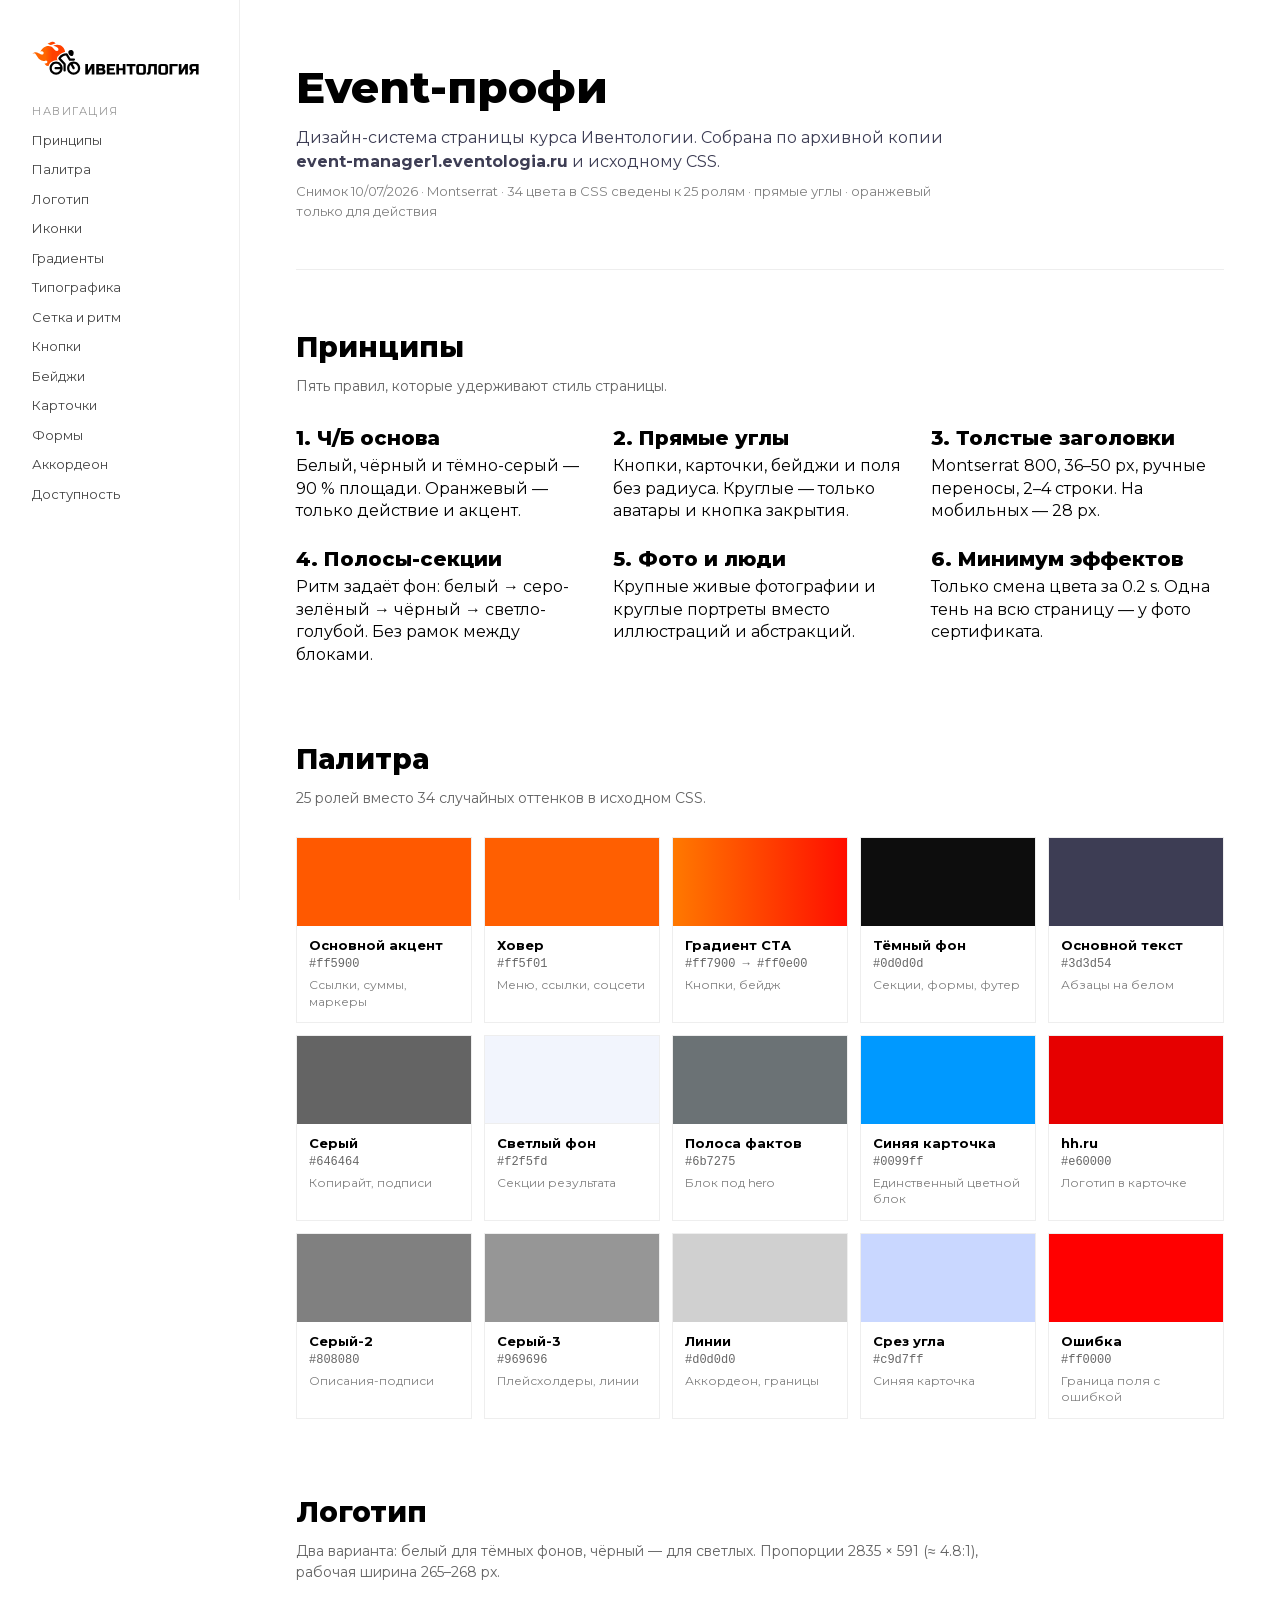
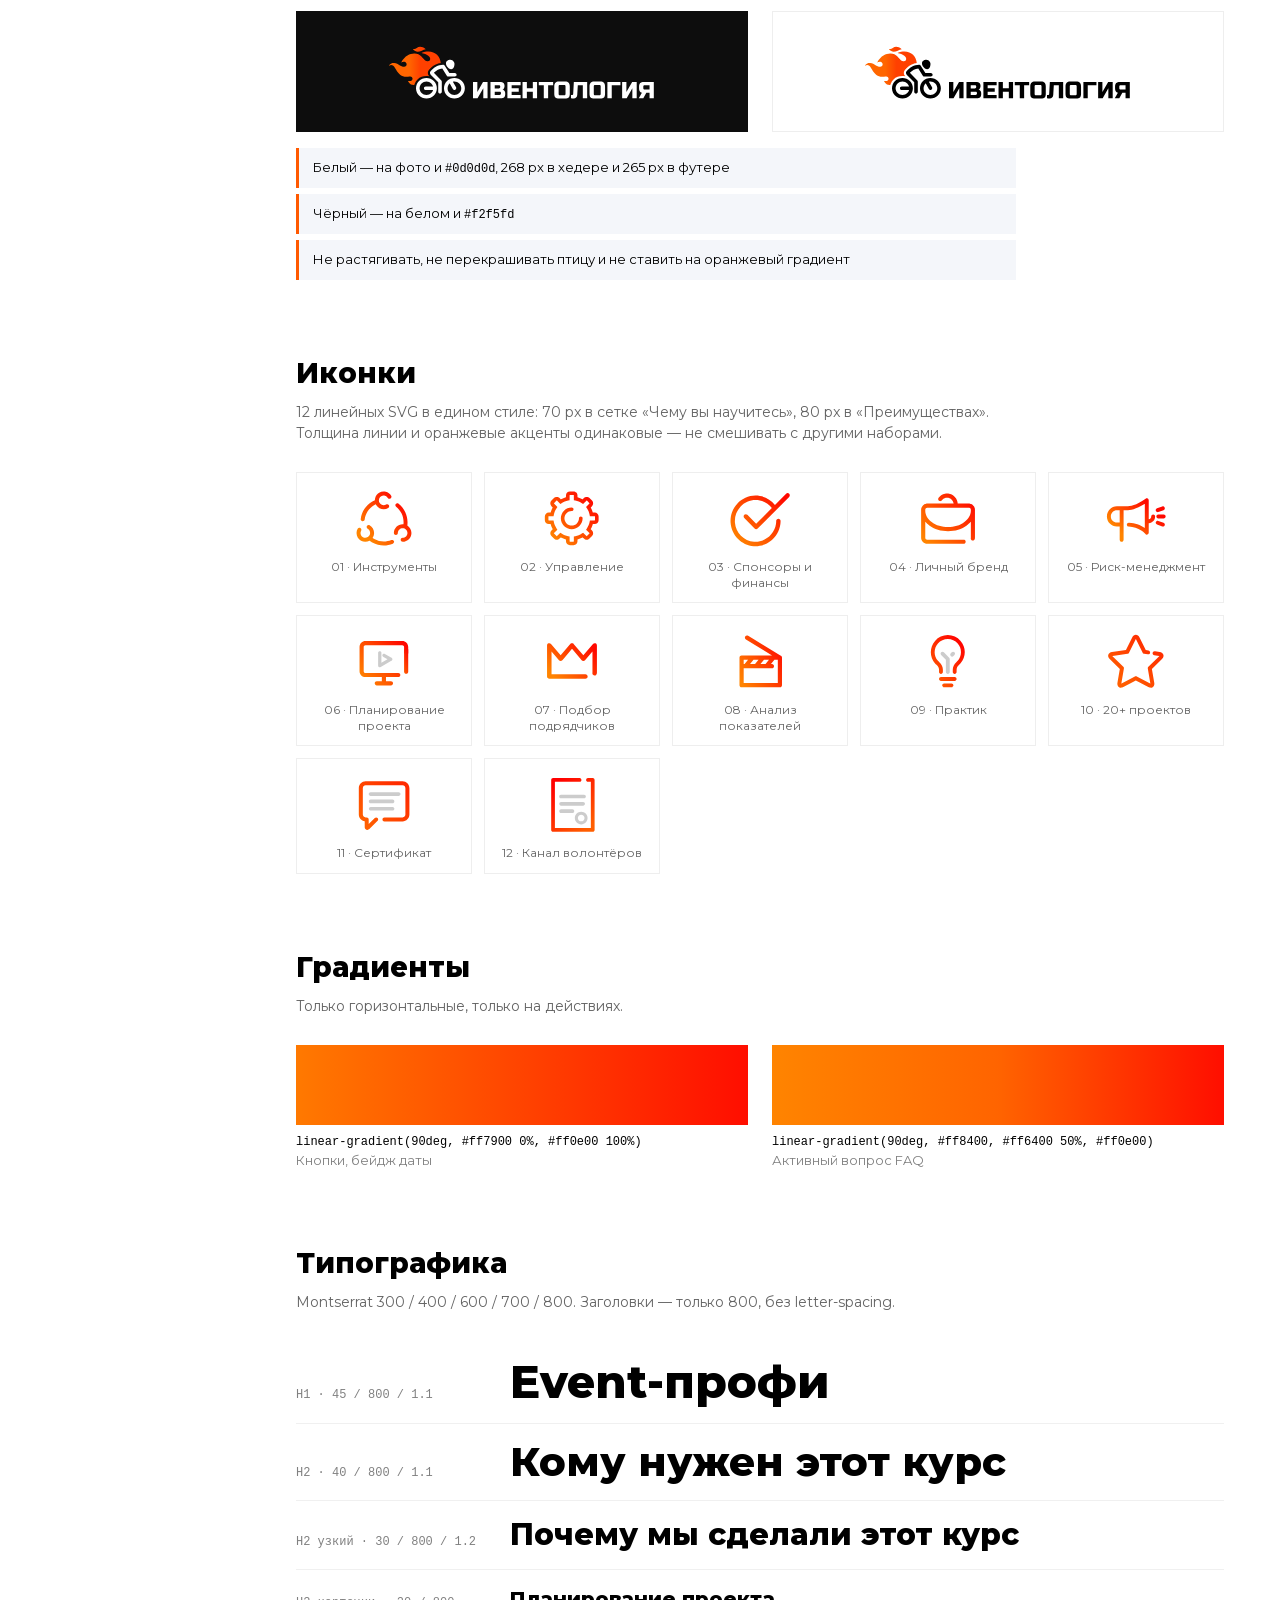
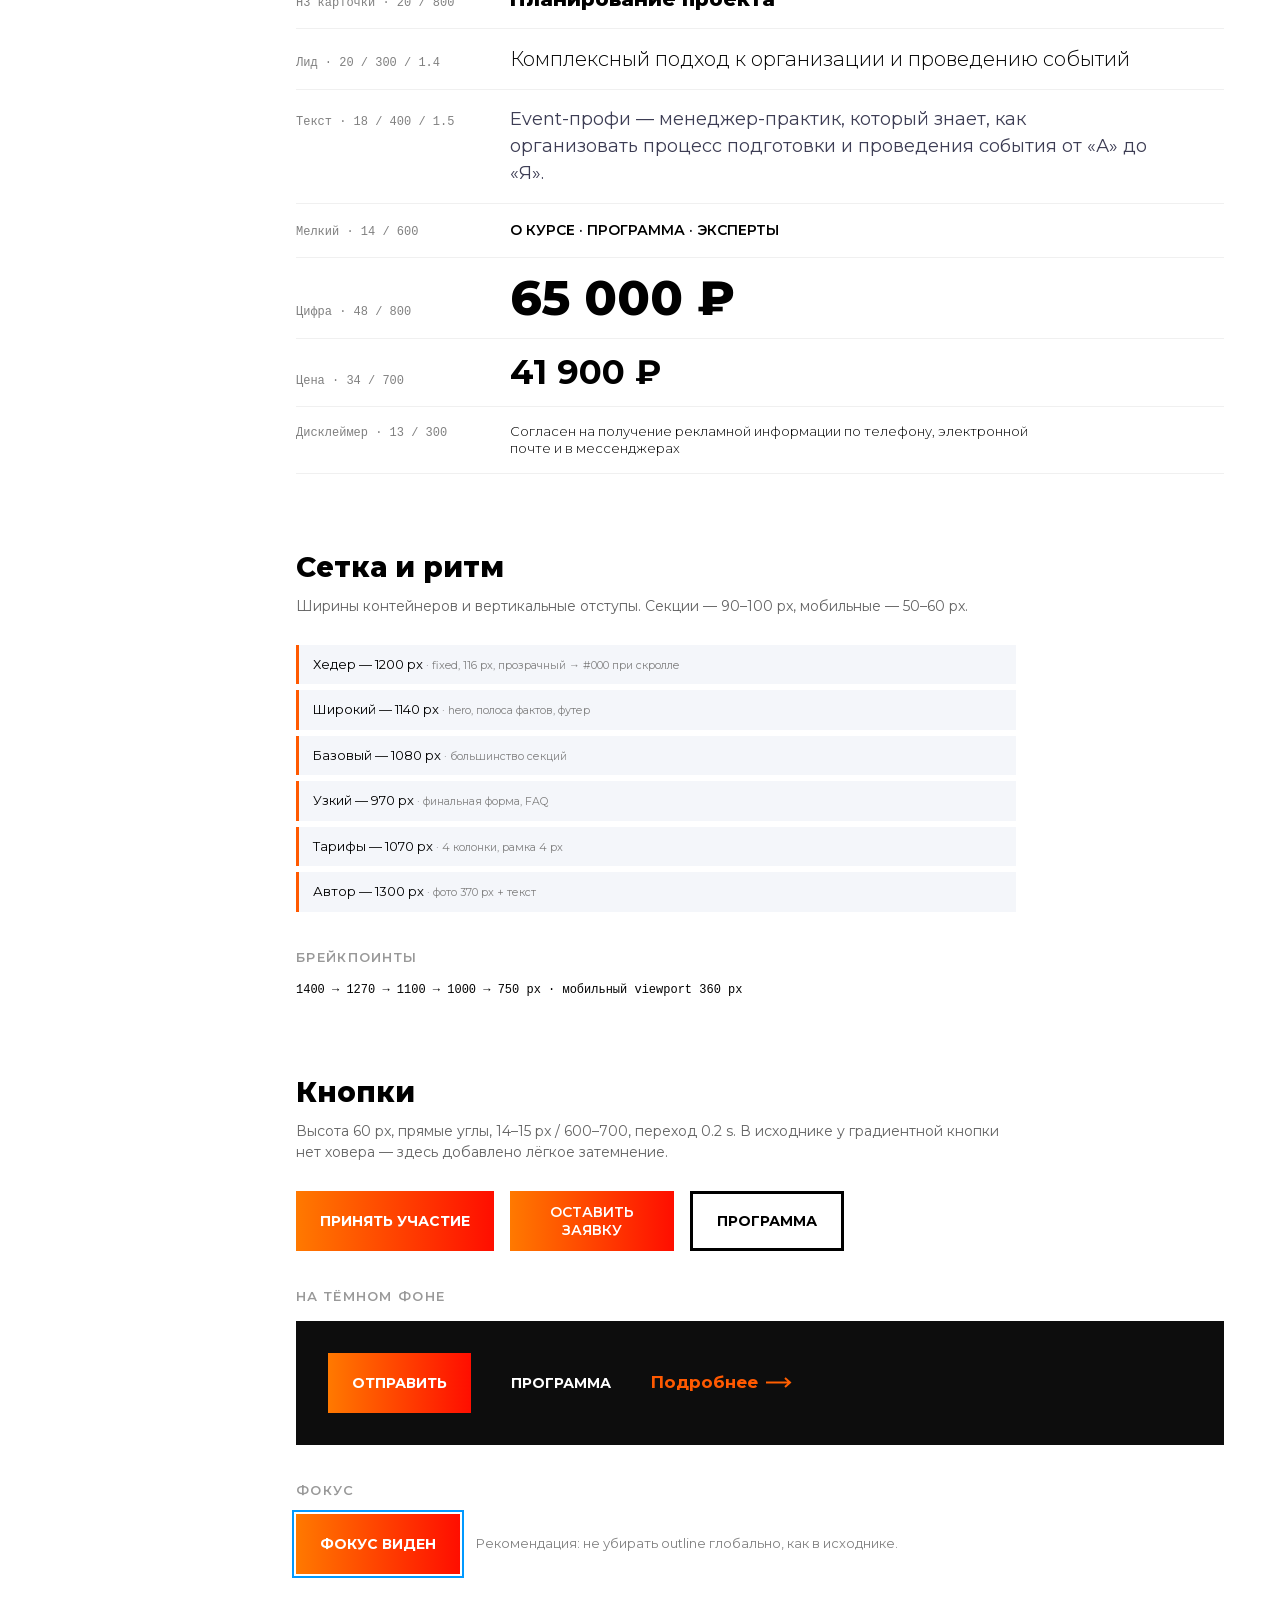
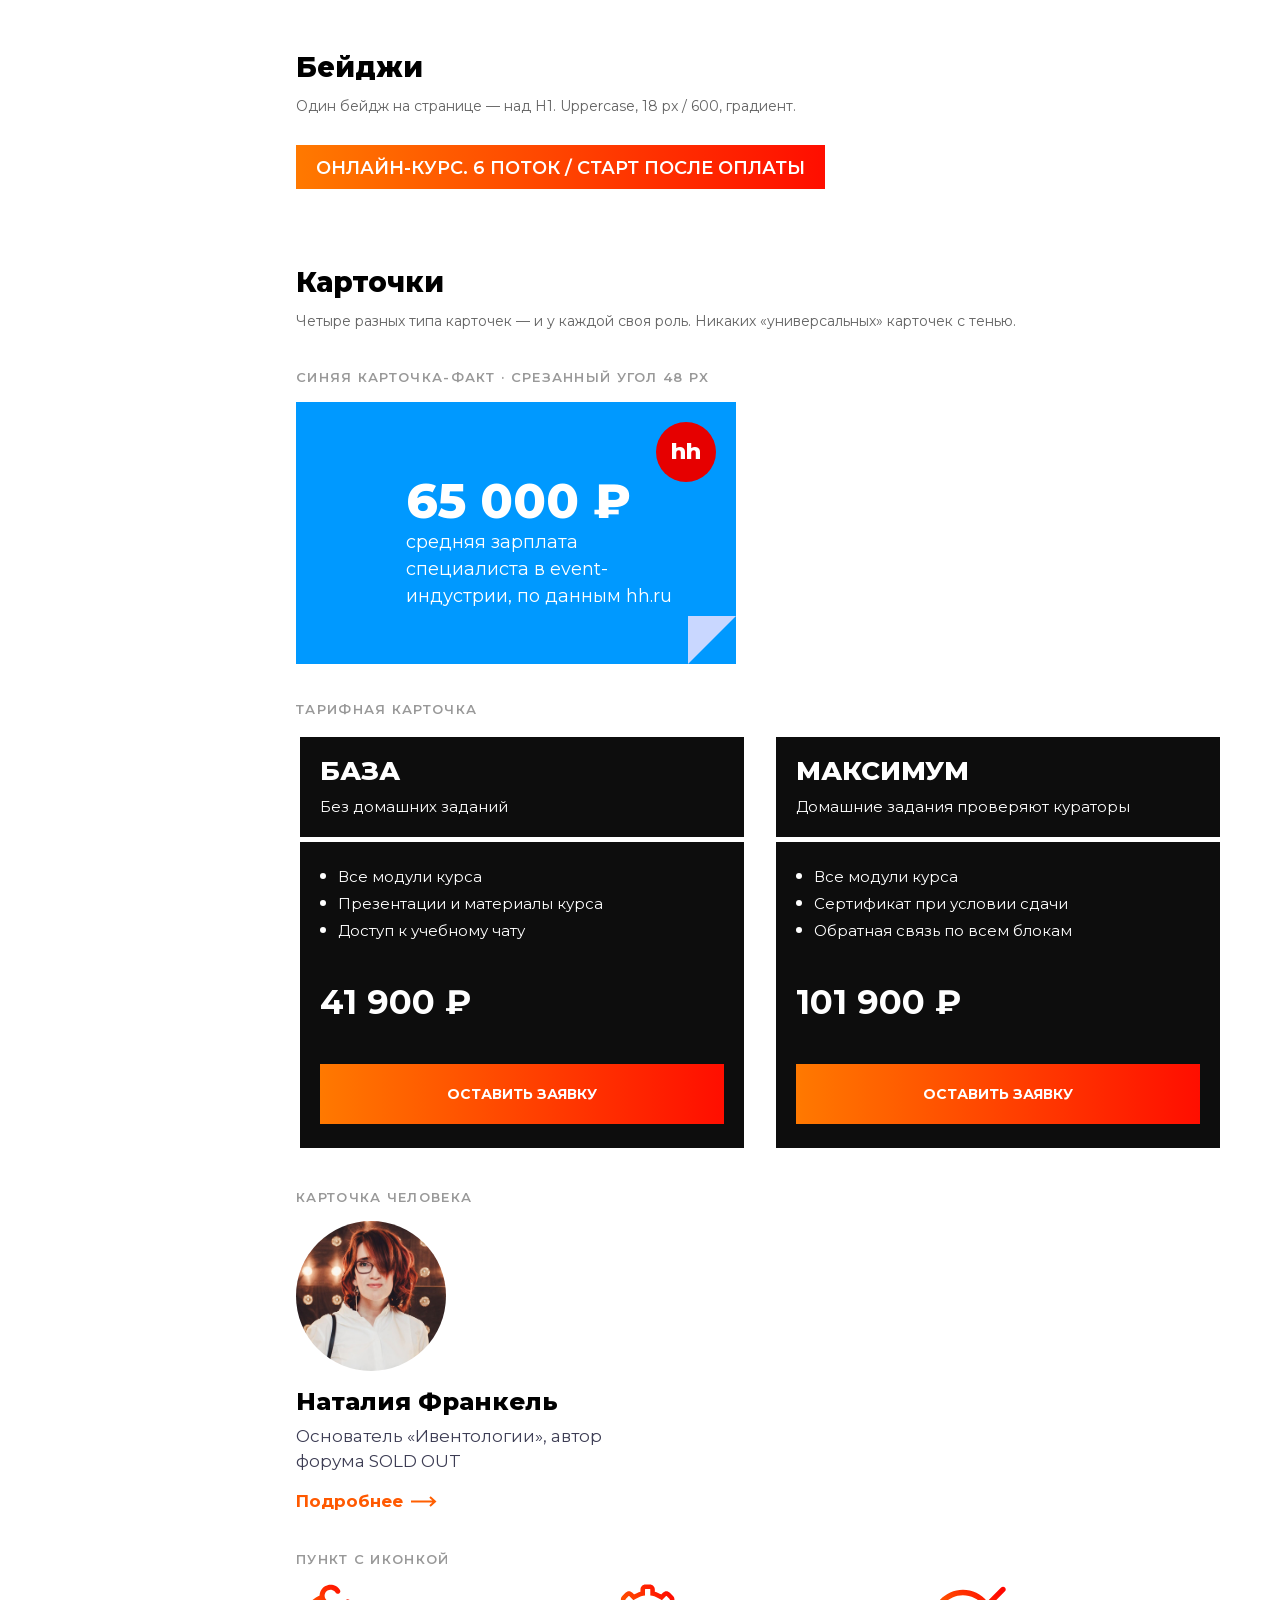
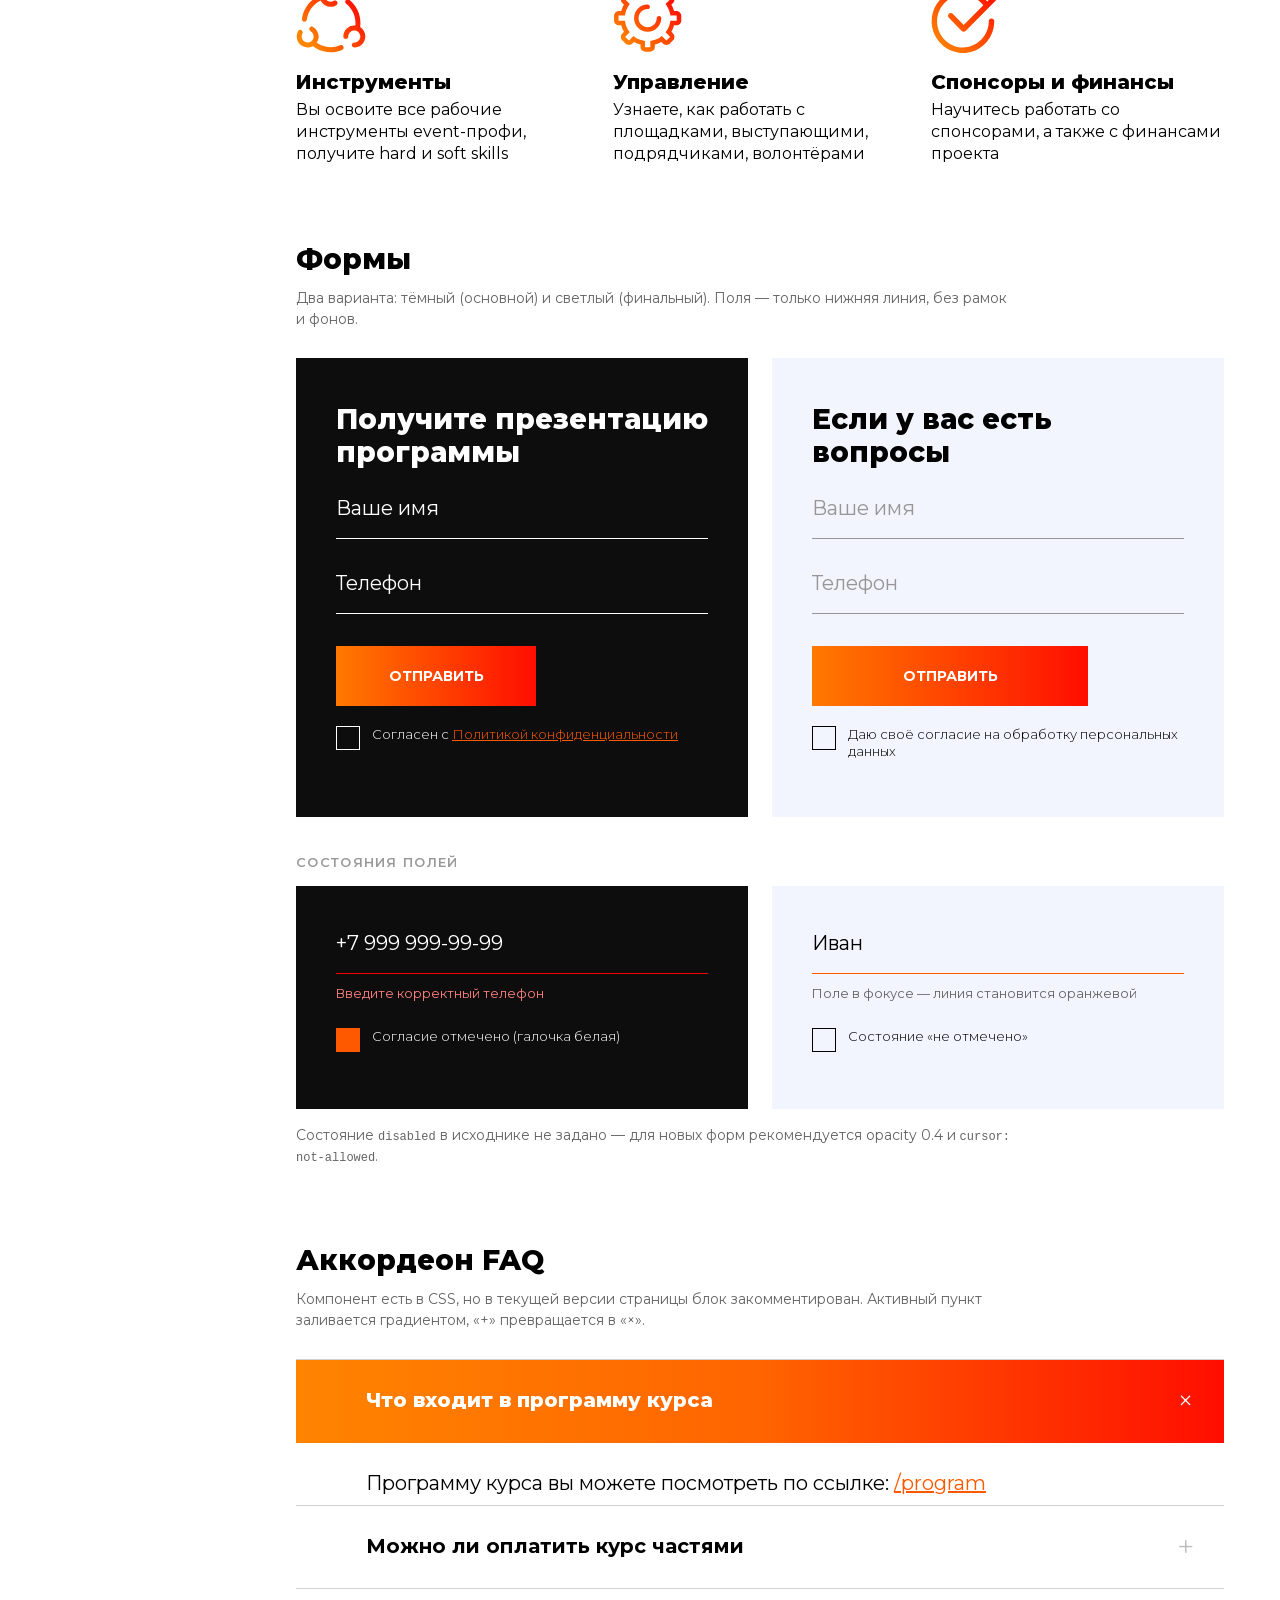
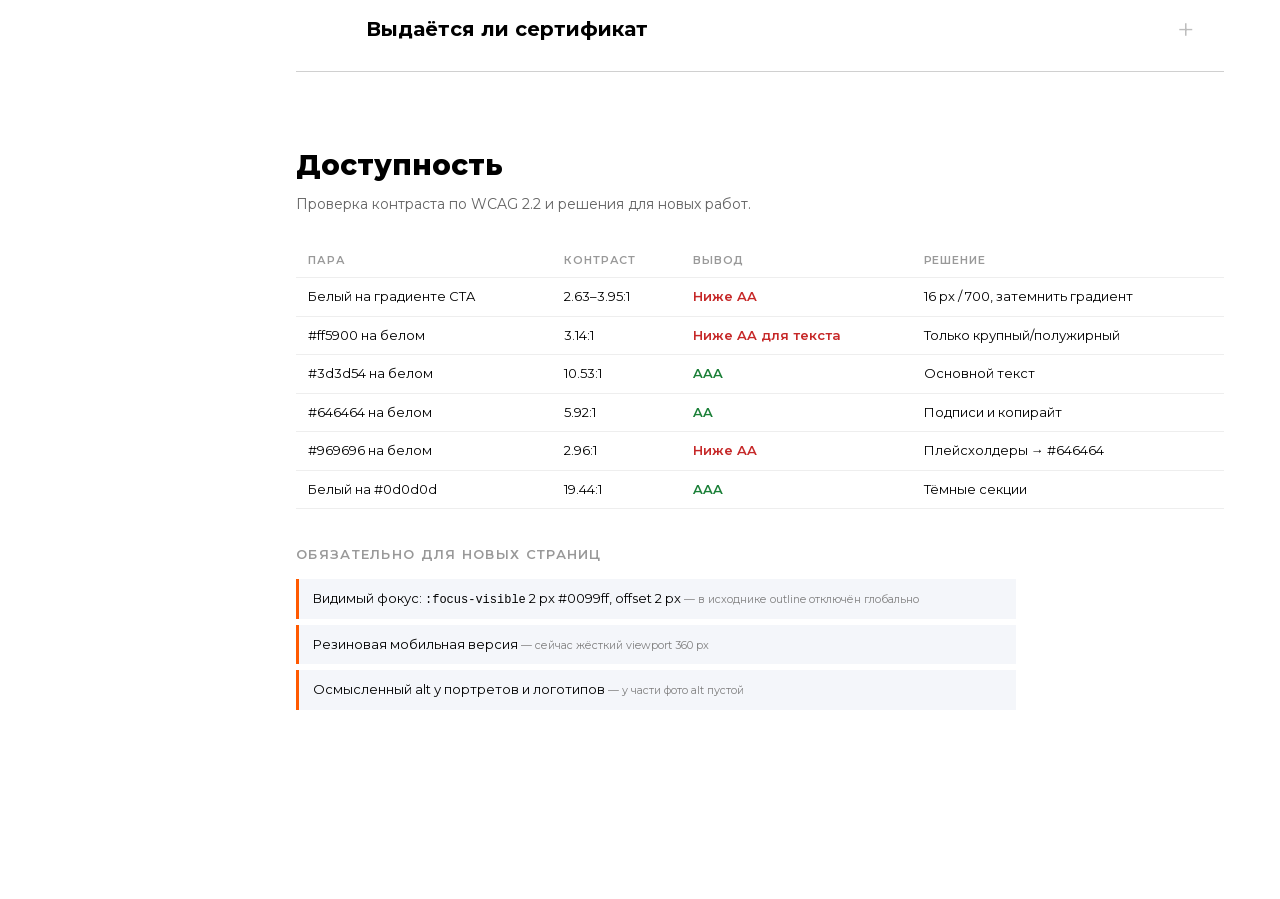
==== docs/event-manager1/index.html @ b6659a56 "Add Eventologia and Event-Profile design systems" ====
<!DOCTYPE html>
<html lang="ru">
<head>
<meta charset="utf-8">
<meta name="viewport" content="width=device-width, initial-scale=1">
<title>Event-профи — дизайн-система</title>
<link rel="stylesheet" href="tokens/tokens.css">
<link rel="stylesheet" href="assets/fonts/montserrat.css">
<style>
  * { box-sizing: border-box; }
  body {
    margin: 0; background: #fff; color: var(--em-black);
    font-family: var(--em-font); font-size: 15px; line-height: 1.5;
    -webkit-font-smoothing: antialiased;
  }
  a { color: var(--em-orange); }
  code, .mono { font-family: ui-monospace, SFMono-Regular, Menlo, monospace; font-size: 12px; }

  .layout { display: grid; grid-template-columns: 240px minmax(0, 1fr); max-width: 1320px; margin: 0 auto; }
  .toc {
    position: sticky; top: 0; align-self: start; height: 100vh; overflow: auto;
    padding: 40px 24px 40px 32px; border-right: 1px solid #eee;
  }
  .toc__brand { display: block; width: 168px; margin: 0 0 28px; }
  .toc a { display: block; color: #444; text-decoration: none; padding: 5px 0; font-size: 13px; }
  .toc a:hover { color: var(--em-orange); }
  .toc__title { font-size: 11px; letter-spacing: .14em; text-transform: uppercase; color: #999; margin: 24px 0 6px; }

  .main { padding: 0 56px 120px; }
  .hero { padding: 64px 0 40px; border-bottom: 1px solid #eee; margin-bottom: 56px; }
  .hero h1 { font-size: 44px; font-weight: 800; line-height: 1.05; margin: 0 0 16px; }
  .hero p { max-width: 680px; color: var(--em-body); font-size: 16px; margin: 0 0 8px; }
  .hero .meta { font-size: 13px; color: #808080; }

  section { margin: 0 0 72px; scroll-margin-top: 24px; }
  h2.sec { font-size: 28px; font-weight: 800; margin: 0 0 8px; }
  .sec-note { color: #646464; font-size: 14px; margin: 0 0 28px; max-width: 720px; }
  h3.sub { font-size: 13px; letter-spacing: .1em; text-transform: uppercase; color: #999; margin: 36px 0 14px; font-weight: 600; }

  /* palette */
  .swatches { display: grid; grid-template-columns: repeat(auto-fill, minmax(150px, 1fr)); gap: 12px; }
  .sw { border: 1px solid #eee; }
  .sw__chip { height: 88px; }
  .sw__body { padding: 10px 12px 12px; }
  .sw__name { font-weight: 700; font-size: 13px; }
  .sw__hex { font-family: ui-monospace, Menlo, monospace; font-size: 12px; color: #666; }
  .sw__use { font-size: 12px; color: #808080; margin-top: 4px; line-height: 1.35; }

  /* type */
  .type-row { display: grid; grid-template-columns: 190px minmax(0,1fr); gap: 24px; align-items: baseline; padding: 16px 0; border-bottom: 1px solid #f0f0f0; }
  .type-row .label { font-size: 12px; color: #808080; font-family: ui-monospace, Menlo, monospace; }
  .t-hero { font-size: 45px; font-weight: 800; line-height: 1.1; }
  .t-h2 { font-size: 40px; font-weight: 800; line-height: 1.1; }
  .t-h2-sm { font-size: 30px; font-weight: 800; line-height: 1.2; }
  .t-h3 { font-size: 20px; font-weight: 800; line-height: 1.3; }
  .t-lead { font-size: 20px; font-weight: 300; line-height: 1.4; }
  .t-body { font-size: 18px; color: var(--em-body); line-height: 1.5; }
  .t-small { font-size: 14px; font-weight: 600; }
  .t-stat { font-size: 48px; font-weight: 800; line-height: 1; }
  .t-price { font-size: 34px; font-weight: 700; line-height: 1; }

  /* buttons */
  .btn-row { display: flex; flex-wrap: wrap; gap: 16px; align-items: center; }
  .btn { display: inline-flex; align-items: center; justify-content: center; height: 60px; padding: 0 24px; border: 0; cursor: pointer; font-family: var(--em-font); font-size: 14px; font-weight: 700; transition: var(--em-transition); }
  .btn--primary { color: #fff; background: var(--em-gradient); }
  .btn--primary:hover { filter: brightness(.94); }
  .btn--ghost-light { color: #fff; background: transparent; border: 3px solid #fff; }
  .btn--ghost-light:hover { background: #fff; color: #000; }
  .btn--ghost-dark { color: #000; background: transparent; border: 3px solid #000; }
  .btn--ghost-dark:hover { background: #000; color: #fff; }
  .btn--on-dark { color: #fff; border-color: #fff; background: transparent; }
  .btn--on-dark:hover { background: #fff; color: #000; }
  .btn--nav { height: 60px; width: 164px; font-size: 14px; font-weight: 600; }
  .btn:focus-visible { outline: 2px solid var(--em-blue); outline-offset: 2px; }
  .dark-box { background: var(--em-ink); padding: 32px; }

  /* badges */
  .badge { display: inline-block; padding: 14px 20px 12px; color: #fff; background: var(--em-gradient); font-size: 18px; font-weight: 600; line-height: 1; text-transform: uppercase; }

  /* blue stat */
  .stat { position: relative; width: 440px; max-width: 100%; padding: 75px 40px 54px 110px; background: var(--em-blue); color: #fff; overflow: hidden; }
  .stat__logo { position: absolute; right: 20px; top: 20px; width: 60px; height: 60px; border-radius: 50%; background: var(--em-hh); color: #fff; display: flex; align-items: center; justify-content: center; font-weight: 800; font-size: 22px; }
  .stat__sum { font-size: 48px; font-weight: 800; line-height: 1; margin-bottom: 4px; }
  .stat__text { font-size: 18px; line-height: 1.5; }
  .stat::after { content: ""; position: absolute; right: 0; bottom: 0; border-width: 0 0 48px 48px; border-style: solid; border-color: transparent var(--em-blue-notch); }

  /* cards */
  .grid { display: grid; grid-template-columns: repeat(auto-fit, minmax(220px, 1fr)); gap: 24px; }
  .feature__icon { height: 70px; margin-bottom: 15px; display: flex; align-items: flex-end; }
  .feature__icon img { max-height: 70px; }
  .feature__title { font-size: 20px; font-weight: 800; line-height: 1.3; margin: 0 0 4px; }
  .feature__text { font-size: 16px; line-height: 1.4; margin: 0; }

  .person { max-width: 320px; }
  .person__photo { width: 150px; height: 150px; border-radius: 50%; background: #eaedf3 url("source/assets/fran.jpg") center/cover; margin-bottom: 18px; }
  .person__name { font-size: 24px; font-weight: 800; line-height: 1.1; margin: 0 0 8px; }
  .person__role { font-size: 17px; line-height: 1.5; color: var(--em-body); margin: 0 0 14px; }
  .arrow-link { font-size: 17px; font-weight: 700; color: var(--em-orange); text-decoration: none; }
  .arrow-link::after { content: ""; display: inline-block; width: 27px; height: 11px; margin-left: 8px; background: url("data:image/svg+xml,%3Csvg xmlns='http://www.w3.org/2000/svg' width='27' height='11'%3E%3Cpath d='M0 5.5h24M19 1l5 4.5-5 4.5' fill='none' stroke='%23ff5f01' stroke-width='2'/%3E%3C/svg%3E") no-repeat; }

  /* price */
  .price-card { width: 100%; background: var(--em-ink); color: #fff; border: var(--em-border-card); padding: 0; display: flex; flex-direction: column; }
  .price-card__head { padding: 20px; border-bottom: var(--em-border-head); margin-bottom: 24px; }
  .price-card__title { font-size: 26px; font-weight: 800; line-height: 1.1; text-transform: uppercase; margin: 0; }
  .price-card__sub { font-size: 15px; line-height: 1.4; padding-top: 10px; }
  .price-card ul { list-style: none; padding: 0 20px; margin: 0 0 10px; }
  .price-card li { position: relative; padding: 0 0 0 18px; font-size: 15px; line-height: 1.4; margin-bottom: 6px; }
  .price-card li::before { content: ""; position: absolute; left: 0; top: 7px; width: 6px; height: 6px; border-radius: 50%; background: #fff; }
  .price-card__price { font-size: 34px; font-weight: 700; margin: auto 0 16px; padding: 20px; }
  .price-card__btn { margin: 0 20px 24px; }

  /* forms */
  .form-dark { background: var(--em-ink); color: #fff; padding: 45px 40px; }
  .form-dark h4, .form-light h4 { font-size: 28px; font-weight: 800; line-height: 1.2; margin: 0 0 26px; }
  .field { border: 0; border-bottom: 1px solid #fff; background: transparent; color: #fff; font-family: var(--em-font); font-size: 20px; padding: 0 0 18px; margin: 0 0 32px; width: 100%; outline: none; }
  .field::placeholder { color: #fff; opacity: 1; }
  .field:focus { border-bottom-color: var(--em-orange); }
  .check { display: flex; gap: 12px; align-items: flex-start; font-size: 13px; font-weight: 300; line-height: 1.3; margin-bottom: 12px; color: inherit; }
  .check span.box { flex: 0 0 auto; width: 24px; height: 24px; border: 1px solid currentColor; }
  .form-light { background: var(--em-bg-light); padding: 45px 40px; }
  .form-light .field { color: #000; border-bottom-color: var(--em-gray-3); }
  .form-light .field::placeholder { color: var(--em-gray-3); }

  /* faq */
  .faq { border-top: 1px solid var(--em-line); }
  .faq__q { position: relative; font-size: 20px; font-weight: 700; line-height: 1.45; padding: 26px 120px 27px 70px; border-bottom: 1px solid var(--em-line); }
  .faq__q::after { content: "+"; position: absolute; right: 30px; top: 50%; transform: translateY(-50%); font-size: 30px; font-weight: 300; color: var(--em-line-2); }
  .faq__q.active { color: #fff; font-weight: 800; background: var(--em-gradient-faq); border-bottom-color: transparent; }
  .faq__q.active::after { content: "×"; color: #fff; }
  .faq__a { padding: 26px 70px 7px; border-bottom: 1px solid var(--em-line); font-size: 20px; line-height: 1.45; }

  /* table */
  table { border-collapse: collapse; width: 100%; font-size: 13px; }
  th, td { text-align: left; padding: 9px 12px; border-bottom: 1px solid #eee; vertical-align: top; }
  th { font-size: 11px; letter-spacing: .08em; text-transform: uppercase; color: #999; font-weight: 600; }
  .ok { color: #1a7f37; font-weight: 600; }
  .bad { color: #c62828; font-weight: 600; }

  /* layout diagram */
  .diagram { display: flex; flex-direction: column; gap: 6px; max-width: 720px; }
  .diagram div { background: #f4f6fa; border-left: 3px solid var(--em-orange); padding: 10px 14px; font-size: 13px; }
  .diagram small { color: #808080; }

  /* icons */
  .icons { display: grid; grid-template-columns: repeat(auto-fill, minmax(150px, 1fr)); gap: 12px; }
  .icon-cell { border: 1px solid #eee; padding: 18px 14px 12px; text-align: center; }
  .icon-cell img { height: 56px; width: auto; display: block; margin: 0 auto 12px; }
  .icon-cell span { font-size: 12px; color: #646464; line-height: 1.3; display: block; }

  @media (max-width: 900px) {
    .layout { grid-template-columns: 1fr; }
    .toc { position: static; height: auto; border-right: 0; border-bottom: 1px solid #eee; padding: 24px; }
    .main { padding: 0 24px 80px; }
    .type-row { grid-template-columns: 1fr; gap: 6px; }
    .hero h1 { font-size: 32px; }
  }
</style>
</head>
<body>
<div class="layout">
  <nav class="toc">
    <img class="toc__brand" src="source/assets/logo-black.svg" alt="Ивентология">
    <div class="toc__title">Навигация</div>
    <a href="#principles">Принципы</a>
    <a href="#palette">Палитра</a>
    <a href="#logo">Логотип</a>
    <a href="#icons">Иконки</a>
    <a href="#gradients">Градиенты</a>
    <a href="#type">Типографика</a>
    <a href="#layout">Сетка и ритм</a>
    <a href="#buttons">Кнопки</a>
    <a href="#badges">Бейджи</a>
    <a href="#cards">Карточки</a>
    <a href="#forms">Формы</a>
    <a href="#faq">Аккордеон</a>
    <a href="#a11y">Доступность</a>
  </nav>

  <main class="main">
    <header class="hero">
      <h1>Event-профи</h1>
      <p>Дизайн-система страницы курса Ивентологии. Собрана по архивной копии <strong>event-manager1.eventologia.ru</strong> и исходному CSS.</p>
      <p class="meta">Снимок 10/07/2026 · Montserrat · 34 цвета в CSS сведены к 25 ролям · прямые углы · оранжевый только для действия</p>
    </header>

    <section id="principles">
      <h2 class="sec">Принципы</h2>
      <p class="sec-note">Пять правил, которые удерживают стиль страницы.</p>
      <div class="grid">
        <div class="feature"><div class="feature__title">1. Ч/Б основа</div><p class="feature__text">Белый, чёрный и тёмно-серый — 90 % площади. Оранжевый — только действие и акцент.</p></div>
        <div class="feature"><div class="feature__title">2. Прямые углы</div><p class="feature__text">Кнопки, карточки, бейджи и поля без радиуса. Круглые — только аватары и кнопка закрытия.</p></div>
        <div class="feature"><div class="feature__title">3. Толстые заголовки</div><p class="feature__text">Montserrat 800, 36–50 px, ручные переносы, 2–4 строки. На мобильных — 28 px.</p></div>
        <div class="feature"><div class="feature__title">4. Полосы-секции</div><p class="feature__text">Ритм задаёт фон: белый → серо-зелёный → чёрный → светло-голубой. Без рамок между блоками.</p></div>
        <div class="feature"><div class="feature__title">5. Фото и люди</div><p class="feature__text">Крупные живые фотографии и круглые портреты вместо иллюстраций и абстракций.</p></div>
        <div class="feature"><div class="feature__title">6. Минимум эффектов</div><p class="feature__text">Только смена цвета за 0.2 s. Одна тень на всю страницу — у фото сертификата.</p></div>
      </div>
    </section>

    <section id="palette">
      <h2 class="sec">Палитра</h2>
      <p class="sec-note">25 ролей вместо 34 случайных оттенков в исходном CSS.</p>
      <div class="swatches">
        <div class="sw"><div class="sw__chip" style="background:#ff5900"></div><div class="sw__body"><div class="sw__name">Основной акцент</div><div class="sw__hex">#ff5900</div><div class="sw__use">Ссылки, суммы, маркеры</div></div></div>
        <div class="sw"><div class="sw__chip" style="background:#ff5f01"></div><div class="sw__body"><div class="sw__name">Ховер</div><div class="sw__hex">#ff5f01</div><div class="sw__use">Меню, ссылки, соцсети</div></div></div>
        <div class="sw"><div class="sw__chip" style="background:linear-gradient(90deg,#ff7900,#ff0e00)"></div><div class="sw__body"><div class="sw__name">Градиент CTA</div><div class="sw__hex">#ff7900 → #ff0e00</div><div class="sw__use">Кнопки, бейдж</div></div></div>
        <div class="sw"><div class="sw__chip" style="background:#0d0d0d"></div><div class="sw__body"><div class="sw__name">Тёмный фон</div><div class="sw__hex">#0d0d0d</div><div class="sw__use">Секции, формы, футер</div></div></div>
        <div class="sw"><div class="sw__chip" style="background:#3d3d54"></div><div class="sw__body"><div class="sw__name">Основной текст</div><div class="sw__hex">#3d3d54</div><div class="sw__use">Абзацы на белом</div></div></div>
        <div class="sw"><div class="sw__chip" style="background:#646464"></div><div class="sw__body"><div class="sw__name">Серый</div><div class="sw__hex">#646464</div><div class="sw__use">Копирайт, подписи</div></div></div>
        <div class="sw"><div class="sw__chip" style="background:#f2f5fd;border-bottom:1px solid #eee"></div><div class="sw__body"><div class="sw__name">Светлый фон</div><div class="sw__hex">#f2f5fd</div><div class="sw__use">Секции результата</div></div></div>
        <div class="sw"><div class="sw__chip" style="background:#6b7275"></div><div class="sw__body"><div class="sw__name">Полоса фактов</div><div class="sw__hex">#6b7275</div><div class="sw__use">Блок под hero</div></div></div>
        <div class="sw"><div class="sw__chip" style="background:#0099ff"></div><div class="sw__body"><div class="sw__name">Синяя карточка</div><div class="sw__hex">#0099ff</div><div class="sw__use">Единственный цветной блок</div></div></div>
        <div class="sw"><div class="sw__chip" style="background:#e60000"></div><div class="sw__body"><div class="sw__name">hh.ru</div><div class="sw__hex">#e60000</div><div class="sw__use">Логотип в карточке</div></div></div>
        <div class="sw"><div class="sw__chip" style="background:#808080"></div><div class="sw__body"><div class="sw__name">Серый-2</div><div class="sw__hex">#808080</div><div class="sw__use">Описания-подписи</div></div></div>
        <div class="sw"><div class="sw__chip" style="background:#969696"></div><div class="sw__body"><div class="sw__name">Серый-3</div><div class="sw__hex">#969696</div><div class="sw__use">Плейсхолдеры, линии</div></div></div>
        <div class="sw"><div class="sw__chip" style="background:#d0d0d0"></div><div class="sw__body"><div class="sw__name">Линии</div><div class="sw__hex">#d0d0d0</div><div class="sw__use">Аккордеон, границы</div></div></div>
        <div class="sw"><div class="sw__chip" style="background:#c9d7ff"></div><div class="sw__body"><div class="sw__name">Срез угла</div><div class="sw__hex">#c9d7ff</div><div class="sw__use">Синяя карточка</div></div></div>
        <div class="sw"><div class="sw__chip" style="background:#ff0000"></div><div class="sw__body"><div class="sw__name">Ошибка</div><div class="sw__hex">#ff0000</div><div class="sw__use">Граница поля с ошибкой</div></div></div>
      </div>
    </section>

    <section id="logo">
      <h2 class="sec">Логотип</h2>
      <p class="sec-note">Два варианта: белый для тёмных фонов, чёрный — для светлых. Пропорции 2835 × 591 (≈ 4.8:1), рабочая ширина 265–268 px.</p>
      <div class="grid" style="grid-template-columns:repeat(auto-fit,minmax(280px,1fr))">
        <div style="background:#0d0d0d;padding:32px;display:flex;align-items:center;justify-content:center"><img src="source/assets/logo.svg" alt="Ивентология — белый логотип" style="width:268px;max-width:100%"></div>
        <div style="border:1px solid #eee;padding:32px;display:flex;align-items:center;justify-content:center"><img src="source/assets/logo-black.svg" alt="Ивентология — чёрный логотип" style="width:268px;max-width:100%"></div>
      </div>
      <div class="diagram" style="margin-top:16px">
        <div>Белый — на фото и <code>#0d0d0d</code>, 268 px в хедере и 265 px в футере</div>
        <div>Чёрный — на белом и <code>#f2f5fd</code></div>
        <div>Не растягивать, не перекрашивать птицу и не ставить на оранжевый градиент</div>
      </div>
    </section>

    <section id="icons">
      <h2 class="sec">Иконки</h2>
      <p class="sec-note">12 линейных SVG в едином стиле: 70 px в сетке «Чему вы научитесь», 80 px в «Преимуществах». Толщина линии и оранжевые акценты одинаковые — не смешивать с другими наборами.</p>
      <div class="icons">
        <div class="icon-cell"><img src="source/assets/Icon_01.svg" alt=""><span>01 · Инструменты</span></div>
        <div class="icon-cell"><img src="source/assets/Icon_02.svg" alt=""><span>02 · Управление</span></div>
        <div class="icon-cell"><img src="source/assets/Icon_03.svg" alt=""><span>03 · Спонсоры и финансы</span></div>
        <div class="icon-cell"><img src="source/assets/Icon_04.svg" alt=""><span>04 · Личный бренд</span></div>
        <div class="icon-cell"><img src="source/assets/Icon_05.svg" alt=""><span>05 · Риск-менеджмент</span></div>
        <div class="icon-cell"><img src="source/assets/Icon_06.svg" alt=""><span>06 · Планирование проекта</span></div>
        <div class="icon-cell"><img src="source/assets/Icon_07.svg" alt=""><span>07 · Подбор подрядчиков</span></div>
        <div class="icon-cell"><img src="source/assets/Icon_08.svg" alt=""><span>08 · Анализ показателей</span></div>
        <div class="icon-cell"><img src="source/assets/Icon_09.svg" alt=""><span>09 · Практик</span></div>
        <div class="icon-cell"><img src="source/assets/Icon_10.svg" alt=""><span>10 · 20+ проектов</span></div>
        <div class="icon-cell"><img src="source/assets/Icon_11.svg" alt=""><span>11 · Сертификат</span></div>
        <div class="icon-cell"><img src="source/assets/Icon_12.svg" alt=""><span>12 · Канал волонтёров</span></div>
      </div>
    </section>

    <section id="gradients">
      <h2 class="sec">Градиенты</h2>
      <p class="sec-note">Только горизонтальные, только на действиях.</p>
      <div class="grid">
        <div>
          <div style="height:80px;background:var(--em-gradient)"></div>
          <div class="mono" style="margin-top:8px">linear-gradient(90deg, #ff7900 0%, #ff0e00 100%)</div>
          <div style="font-size:13px;color:#808080">Кнопки, бейдж даты</div>
        </div>
        <div>
          <div style="height:80px;background:var(--em-gradient-faq)"></div>
          <div class="mono" style="margin-top:8px">linear-gradient(90deg, #ff8400, #ff6400 50%, #ff0e00)</div>
          <div style="font-size:13px;color:#808080">Активный вопрос FAQ</div>
        </div>
      </div>
    </section>

    <section id="type">
      <h2 class="sec">Типографика</h2>
      <p class="sec-note">Montserrat 300 / 400 / 600 / 700 / 800. Заголовки — только 800, без letter-spacing.</p>
      <div class="type-row"><div class="label">H1 · 45 / 800 / 1.1</div><div class="t-hero">Event-профи</div></div>
      <div class="type-row"><div class="label">H2 · 40 / 800 / 1.1</div><div class="t-h2">Кому нужен этот курс</div></div>
      <div class="type-row"><div class="label">H2 узкий · 30 / 800 / 1.2</div><div class="t-h2-sm">Почему мы сделали этот курс</div></div>
      <div class="type-row"><div class="label">H3 карточки · 20 / 800</div><div class="t-h3">Планирование проекта</div></div>
      <div class="type-row"><div class="label">Лид · 20 / 300 / 1.4</div><div class="t-lead">Комплексный подход к организации и проведению событий</div></div>
      <div class="type-row"><div class="label">Текст · 18 / 400 / 1.5</div><div class="t-body" style="max-width:640px">Event-профи — менеджер-практик, который знает, как организовать процесс подготовки и проведения события от «А» до «Я».</div></div>
      <div class="type-row"><div class="label">Мелкий · 14 / 600</div><div class="t-small">О КУРСЕ · ПРОГРАММА · ЭКСПЕРТЫ</div></div>
      <div class="type-row"><div class="label">Цифра · 48 / 800</div><div class="t-stat">65 000 ₽</div></div>
      <div class="type-row"><div class="label">Цена · 34 / 700</div><div class="t-price">41 900 ₽</div></div>
      <div class="type-row"><div class="label">Дисклеймер · 13 / 300</div><div style="font-size:13px;font-weight:300;line-height:1.3;max-width:520px">Согласен на получение рекламной информации по телефону, электронной почте и в мессенджерах</div></div>
    </section>

    <section id="layout">
      <h2 class="sec">Сетка и ритм</h2>
      <p class="sec-note">Ширины контейнеров и вертикальные отступы. Секции — 90–100 px, мобильные — 50–60 px.</p>
      <div class="diagram">
        <div>Хедер — 1200 px <small>· fixed, 116 px, прозрачный → #000 при скролле</small></div>
        <div>Широкий — 1140 px <small>· hero, полоса фактов, футер</small></div>
        <div>Базовый — 1080 px <small>· большинство секций</small></div>
        <div>Узкий — 970 px <small>· финальная форма, FAQ</small></div>
        <div>Тарифы — 1070 px <small>· 4 колонки, рамка 4 px</small></div>
        <div>Автор — 1300 px <small>· фото 370 px + текст</small></div>
      </div>
      <h3 class="sub">Брейкпоинты</h3>
      <div class="mono">1400 → 1270 → 1100 → 1000 → 750 px · мобильный viewport 360 px</div>
    </section>

    <section id="buttons">
      <h2 class="sec">Кнопки</h2>
      <p class="sec-note">Высота 60 px, прямые углы, 14–15 px / 600–700, переход 0.2 s. В исходнике у градиентной кнопки нет ховера — здесь добавлено лёгкое затемнение.</p>
      <div class="btn-row">
        <button class="btn btn--primary">ПРИНЯТЬ УЧАСТИЕ</button>
        <button class="btn btn--primary btn--nav">ОСТАВИТЬ ЗАЯВКУ</button>
        <button class="btn btn--ghost-dark">ПРОГРАММА</button>
      </div>
      <h3 class="sub">На тёмном фоне</h3>
      <div class="dark-box btn-row">
        <button class="btn btn--primary">ОТПРАВИТЬ</button>
        <button class="btn btn--on-dark">ПРОГРАММА</button>
        <a href="#" class="arrow-link">Подробнее</a>
      </div>
      <h3 class="sub">Фокус</h3>
      <div class="btn-row"><button class="btn btn--primary" style="outline:2px solid var(--em-blue);outline-offset:2px">ФОКУС ВИДЕН</button><span style="font-size:13px;color:#808080">Рекомендация: не убирать outline глобально, как в исходнике.</span></div>
    </section>

    <section id="badges">
      <h2 class="sec">Бейджи</h2>
      <p class="sec-note">Один бейдж на странице — над H1. Uppercase, 18 px / 600, градиент.</p>
      <span class="badge">Онлайн-курс. 6 поток / старт после оплаты</span>
    </section>

    <section id="cards">
      <h2 class="sec">Карточки</h2>
      <p class="sec-note">Четыре разных типа карточек — и у каждой своя роль. Никаких «универсальных» карточек с тенью.</p>

      <h3 class="sub">Синяя карточка-факт · срезанный угол 48 px</h3>
      <div class="stat">
        <div class="stat__logo">hh</div>
        <div class="stat__sum">65 000 ₽</div>
        <div class="stat__text">средняя зарплата специалиста в event-индустрии, по данным hh.ru</div>
      </div>

      <h3 class="sub">Тарифная карточка</h3>
      <div class="grid" style="grid-template-columns:repeat(auto-fit,minmax(240px,1fr))">
        <div class="price-card">
          <div class="price-card__head"><h4 class="price-card__title">База</h4><div class="price-card__sub">Без домашних заданий</div></div>
          <ul><li>Все модули курса</li><li>Презентации и материалы курса</li><li>Доступ к учебному чату</li></ul>
          <div class="price-card__price">41 900 ₽</div>
          <button class="btn btn--primary price-card__btn">ОСТАВИТЬ ЗАЯВКУ</button>
        </div>
        <div class="price-card">
          <div class="price-card__head"><h4 class="price-card__title">Максимум</h4><div class="price-card__sub">Домашние задания проверяют кураторы</div></div>
          <ul><li>Все модули курса</li><li>Сертификат при условии сдачи</li><li>Обратная связь по всем блокам</li></ul>
          <div class="price-card__price">101 900 ₽</div>
          <button class="btn btn--primary price-card__btn">ОСТАВИТЬ ЗАЯВКУ</button>
        </div>
      </div>

      <h3 class="sub">Карточка человека</h3>
      <div class="person">
        <div class="person__photo"></div>
        <h4 class="person__name">Наталия Франкель</h4>
        <p class="person__role">Основатель «Ивентологии», автор форума SOLD OUT</p>
        <a href="#" class="arrow-link">Подробнее</a>
      </div>

      <h3 class="sub">Пункт с иконкой</h3>
      <div class="grid">
        <div class="feature"><div class="feature__icon"><img src="source/assets/Icon_01.svg" alt=""></div><h4 class="feature__title">Инструменты</h4><p class="feature__text">Вы освоите все рабочие инструменты event-профи, получите hard и soft skills</p></div>
        <div class="feature"><div class="feature__icon"><img src="source/assets/Icon_02.svg" alt=""></div><h4 class="feature__title">Управление</h4><p class="feature__text">Узнаете, как работать с площадками, выступающими, подрядчиками, волонтёрами</p></div>
        <div class="feature"><div class="feature__icon"><img src="source/assets/Icon_03.svg" alt=""></div><h4 class="feature__title">Спонсоры и финансы</h4><p class="feature__text">Научитесь работать со спонсорами, а также с финансами проекта</p></div>
      </div>
    </section>

    <section id="forms">
      <h2 class="sec">Формы</h2>
      <p class="sec-note">Два варианта: тёмный (основной) и светлый (финальный). Поля — только нижняя линия, без рамок и фонов.</p>
      <div class="grid" style="grid-template-columns:repeat(auto-fit,minmax(320px,1fr))">
        <div class="form-dark">
          <h4>Получите презентацию программы</h4>
          <input class="field" placeholder="Ваше имя">
          <input class="field" placeholder="Телефон">
          <button class="btn btn--primary" style="width:200px">ОТПРАВИТЬ</button>
          <label class="check" style="margin-top:20px"><span class="box"></span><span>Согласен с <a href="#" style="color:#ff5900">Политикой конфиденциальности</a></span></label>
        </div>
        <div class="form-light">
          <h4>Если у вас есть вопросы</h4>
          <input class="field" placeholder="Ваше имя">
          <input class="field" placeholder="Телефон">
          <button class="btn btn--primary" style="width:276px">ОТПРАВИТЬ</button>
          <label class="check" style="margin-top:20px"><span class="box"></span><span>Даю своё согласие на обработку персональных данных</span></label>
        </div>
      </div>
      <h3 class="sub">Состояния полей</h3>
      <div class="grid" style="grid-template-columns:repeat(auto-fit,minmax(320px,1fr))">
        <div class="form-dark">
          <input class="field" value="+7 999 999-99-99" style="border-bottom-color:#ff0000;color:#fff">
          <div style="font-size:13px;color:#ff8080;margin:-22px 0 24px">Введите корректный телефон</div>
          <label class="check"><span class="box" style="background:#ff5900;border-color:#ff5900"></span><span>Согласие отмечено (галочка белая)</span></label>
        </div>
        <div class="form-light">
          <input class="field" value="Иван" style="border-bottom-color:var(--em-orange)">
          <div style="font-size:13px;color:#646464;margin:-22px 0 24px">Поле в фокусе — линия становится оранжевой</div>
          <label class="check"><span class="box"></span><span>Состояние «не отмечено»</span></label>
        </div>
      </div>
      <p class="sec-note" style="margin-top:16px">Состояние <code>disabled</code> в исходнике не задано — для новых форм рекомендуется opacity 0.4 и <code>cursor: not-allowed</code>.</p>
    </section>

    <section id="faq">
      <h2 class="sec">Аккордеон FAQ</h2>
      <p class="sec-note">Компонент есть в CSS, но в текущей версии страницы блок закомментирован. Активный пункт заливается градиентом, «+» превращается в «×».</p>
      <div class="faq">
        <div class="faq__q active">Что входит в программу курса</div>
        <div class="faq__a">Программу курса вы можете посмотреть по ссылке: <a href="#">/program</a></div>
        <div class="faq__q">Можно ли оплатить курс частями</div>
        <div class="faq__q">Выдаётся ли сертификат</div>
      </div>
    </section>

    <section id="a11y">
      <h2 class="sec">Доступность</h2>
      <p class="sec-note">Проверка контраста по WCAG 2.2 и решения для новых работ.</p>
      <table>
        <tr><th>Пара</th><th>Контраст</th><th>Вывод</th><th>Решение</th></tr>
        <tr><td>Белый на градиенте CTA</td><td>2.63–3.95:1</td><td class="bad">Ниже AA</td><td>16 px / 700, затемнить градиент</td></tr>
        <tr><td>#ff5900 на белом</td><td>3.14:1</td><td class="bad">Ниже AA для текста</td><td>Только крупный/полужирный</td></tr>
        <tr><td>#3d3d54 на белом</td><td>10.53:1</td><td class="ok">AAA</td><td>Основной текст</td></tr>
        <tr><td>#646464 на белом</td><td>5.92:1</td><td class="ok">AA</td><td>Подписи и копирайт</td></tr>
        <tr><td>#969696 на белом</td><td>2.96:1</td><td class="bad">Ниже AA</td><td>Плейсхолдеры → #646464</td></tr>
        <tr><td>Белый на #0d0d0d</td><td>19.44:1</td><td class="ok">AAA</td><td>Тёмные секции</td></tr>
      </table>
      <h3 class="sub">Обязательно для новых страниц</h3>
      <div class="diagram">
        <div>Видимый фокус: <code>:focus-visible</code> 2 px #0099ff, offset 2 px <small>— в исходнике outline отключён глобально</small></div>
        <div>Резиновая мобильная версия <small>— сейчас жёсткий viewport 360 px</small></div>
        <div>Осмысленный alt у портретов и логотипов <small>— у части фото alt пустой</small></div>
      </div>
    </section>
  </main>
</div>
</body>
</html>
---- docs/event-manager1/tokens/tokens.css ----
/* ============================================================
   Event-профи (event-manager1.eventologia.ru) — design tokens
   Собрано по архивной копии страницы (Wayback, 10/07/2026)
   ============================================================ */

:root {
  /* ---------- Brand ---------- */
  --em-orange: #ff5900;            /* основной акцент: ссылки, суммы, точки списков */
  --em-orange-hover: #ff5f01;      /* ховер ссылок, соцсети, выделение текста */
  --em-orange-deep: #ff0e00;       /* правый стоп градиента */
  --em-orange-light: #ff7900;      /* левый стоп градиента */
  --em-orange-mid: #ff8400;        /* FAQ active, левый стоп */
  --em-orange-mid2: #ff6400;       /* FAQ active, средний стоп */
  --em-orange-link: #ff6800;       /* ссылки в текстовых страницах */
  --em-gradient: linear-gradient(90deg, #ff7900 0%, #ff0e00 100%);
  --em-gradient-faq: linear-gradient(90deg, #ff8400 0%, #ff6400 50%, #ff0e00 100%);
  --em-gradient-text: linear-gradient(180deg, #ff7900 0%, #ff0e00 100%);

  /* ---------- Neutrals ---------- */
  --em-black: #000000;             /* чистый чёрный: текст, тёмные кнопки, overlay */
  --em-ink: #0d0d0d;               /* тёмные секции, футер, header при скролле */
  --em-white: #ffffff;
  --em-body: #3d3d54;              /* основной текст на белом (не чёрный) */
  --em-gray: #646464;              /* копирайт */
  --em-gray-2: #808080;            /* описания-подписи */
  --em-gray-3: #969696;            /* плейсхолдеры, разделители полей на светлом */
  --em-line: #d0d0d0;              /* линии FAQ */
  --em-line-2: #bdbdbd;            /* иконки +/− */
  --em-line-3: #afafaf;            /* подчёркивание ссылок */
  --em-bg-light: #f2f5fd;          /* светло-голубые секции */
  --em-bg-strip: #6b7275;          /* серо-зелёная полоса преимуществ */
  --em-blue: #0099ff;              /* карточка «65 000 ₽» */
  --em-blue-notch: #c9d7ff;        /* срезанный угол карточки */
  --em-hh: #e60000;                /* логотип hh.ru */
  --em-error: #ff0000;             /* границы полей с ошибкой */
  --em-overlay: rgba(0, 0, 0, 0.75);
  --em-focus: #0099ff;             /* рекомендуемый цвет focus-visible */

  /* ---------- Typography ---------- */
  --em-font: 'Montserrat', 'Tahoma', 'Arial', sans-serif;
  --em-weight-light: 300;
  --em-weight-regular: 400;
  --em-weight-semibold: 600;
  --em-weight-bold: 700;
  --em-weight-black: 800;

  --em-fs-body: 15px;
  --em-fs-small: 13px;
  --em-fs-caption: 14px;
  --em-fs-ui: 16px;
  --em-fs-lead: 18px;
  --em-fs-lead-lg: 20px;
  --em-fs-card-title: 20px;
  --em-fs-h4: 24px;
  --em-fs-h3: 26px;
  --em-fs-h2: 40px;
  --em-fs-h2-lg: 50px;
  --em-fs-h1: 45px;
  --em-fs-stat: 48px;
  --em-fs-price: 34px;

  --em-lh-tight: 1;
  --em-lh-heading: 1.1;
  --em-lh-snug: 1.3;
  --em-lh-body: 1.5;
  --em-lh-relaxed: 1.65;

  /* ---------- Layout ---------- */
  --em-container-header: 1200px;
  --em-container-wide: 1140px;
  --em-container: 1080px;
  --em-container-narrow: 970px;
  --em-container-price: 1070px;
  --em-container-author: 1300px;
  --em-header-height: 116px;
  --em-section-y: 90px;            /* базовый вертикальный ритм секций 90–100px */
  --em-section-y-lg: 100px;

  /* ---------- Spacing ---------- */
  --em-space-1: 2px;
  --em-space-2: 5px;
  --em-space-3: 10px;
  --em-space-4: 15px;
  --em-space-5: 20px;
  --em-space-6: 25px;
  --em-space-7: 30px;
  --em-space-8: 35px;
  --em-space-9: 40px;
  --em-space-10: 50px;
  --em-space-11: 60px;
  --em-space-12: 70px;
  --em-space-13: 90px;
  --em-space-14: 100px;

  /* ---------- Shape ---------- */
  --em-radius-none: 0px;           /* кнопки, карточки, бейджи — прямые углы */
  --em-radius-pill: 60px;          /* редкий вариант кнопки */
  --em-radius-circle: 50%;         /* аватары, фото экспертов */

  /* ---------- Borders ---------- */
  --em-border-thin: 1px solid var(--em-line);
  --em-border-light: 1px solid var(--em-white);
  --em-border-dark: 3px solid var(--em-black);
  --em-border-card: 4px solid var(--em-white);
  --em-border-head: 5px solid var(--em-white);

  /* ---------- Elevation ---------- */
  --em-shadow-photo: 5px 4px 18px 1px rgba(0, 0, 0, 0.25); /* только сертификат */
  --em-shadow-popup: 0 0 60px 1px rgba(0, 0, 0, 0.3);

  /* ---------- Motion ---------- */
  --em-transition: 0.2s ease;

  /* ---------- Breakpoints (справочно, для media queries) ----------
     1400px — планшеты-ландшафт / узкие десктопы
     1270px — ноутбуки
     1100px — планшеты
     1000px — маленькие планшеты
     750px  — мобильные (контент 360px)
  ------------------------------------------------------------ */
}
---- docs/event-manager1/assets/fonts/montserrat.css ----
/* cyrillic-ext */
@font-face {
  font-family: 'Montserrat';
  font-style: normal;
  font-weight: 300 800;
  font-display: swap;
  src: url('JTUSjIg1_i6t8kCHKm459WRhyyTh89ZNpQ.woff2') format('woff2');
  unicode-range: U+0460-052F, U+1C80-1C8A, U+20B4, U+2DE0-2DFF, U+A640-A69F, U+FE2E-FE2F;
}

/* cyrillic */
@font-face {
  font-family: 'Montserrat';
  font-style: normal;
  font-weight: 300 800;
  font-display: swap;
  src: url('JTUSjIg1_i6t8kCHKm459W1hyyTh89ZNpQ.woff2') format('woff2');
  unicode-range: U+0301, U+0400-045F, U+0490-0491, U+04B0-04B1, U+2116;
}

/* vietnamese */
@font-face {
  font-family: 'Montserrat';
  font-style: normal;
  font-weight: 300 800;
  font-display: swap;
  src: url('JTUSjIg1_i6t8kCHKm459WZhyyTh89ZNpQ.woff2') format('woff2');
  unicode-range: U+0102-0103, U+0110-0111, U+0128-0129, U+0168-0169, U+01A0-01A1, U+01AF-01B0, U+0300-0301, U+0303-0304, U+0308-0309, U+0323, U+0329, U+1EA0-1EF9, U+20AB;
}

/* latin-ext */
@font-face {
  font-family: 'Montserrat';
  font-style: normal;
  font-weight: 300 800;
  font-display: swap;
  src: url('JTUSjIg1_i6t8kCHKm459WdhyyTh89ZNpQ.woff2') format('woff2');
  unicode-range: U+0100-02BA, U+02BD-02C5, U+02C7-02CC, U+02CE-02D7, U+02DD-02FF, U+0304, U+0308, U+0329, U+1D00-1DBF, U+1E00-1E9F, U+1EF2-1EFF, U+2020, U+20A0-20AB, U+20AD-20C4, U+2113, U+2C60-2C7F, U+A720-A7FF;
}

/* latin */
@font-face {
  font-family: 'Montserrat';
  font-style: normal;
  font-weight: 300 800;
  font-display: swap;
  src: url('JTUSjIg1_i6t8kCHKm459WlhyyTh89Y.woff2') format('woff2');
  unicode-range: U+0000-00FF, U+0131, U+0152-0153, U+02BB-02BC, U+02C6, U+02DA, U+02DC, U+0304, U+0308, U+0329, U+2000-206F, U+20AC, U+2122, U+2191, U+2193, U+2212, U+2215, U+FEFF, U+FFFD;
}
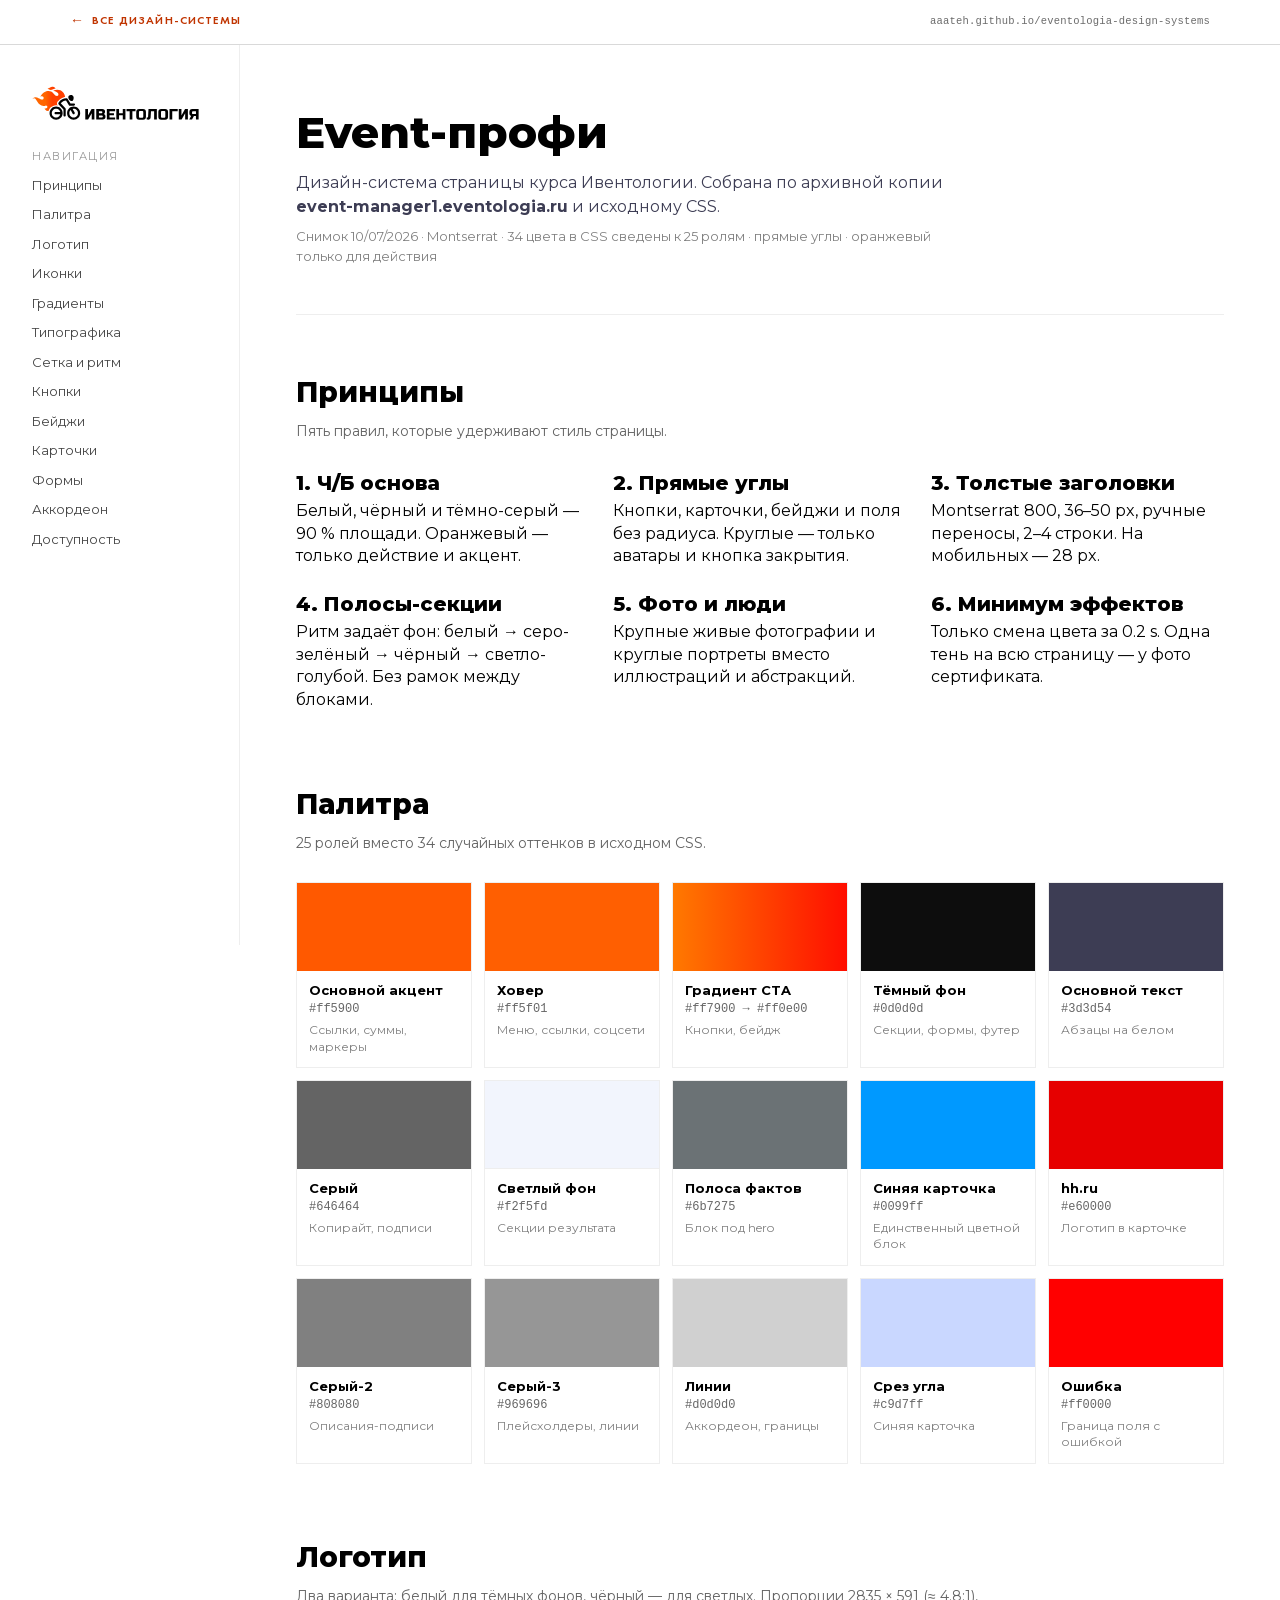
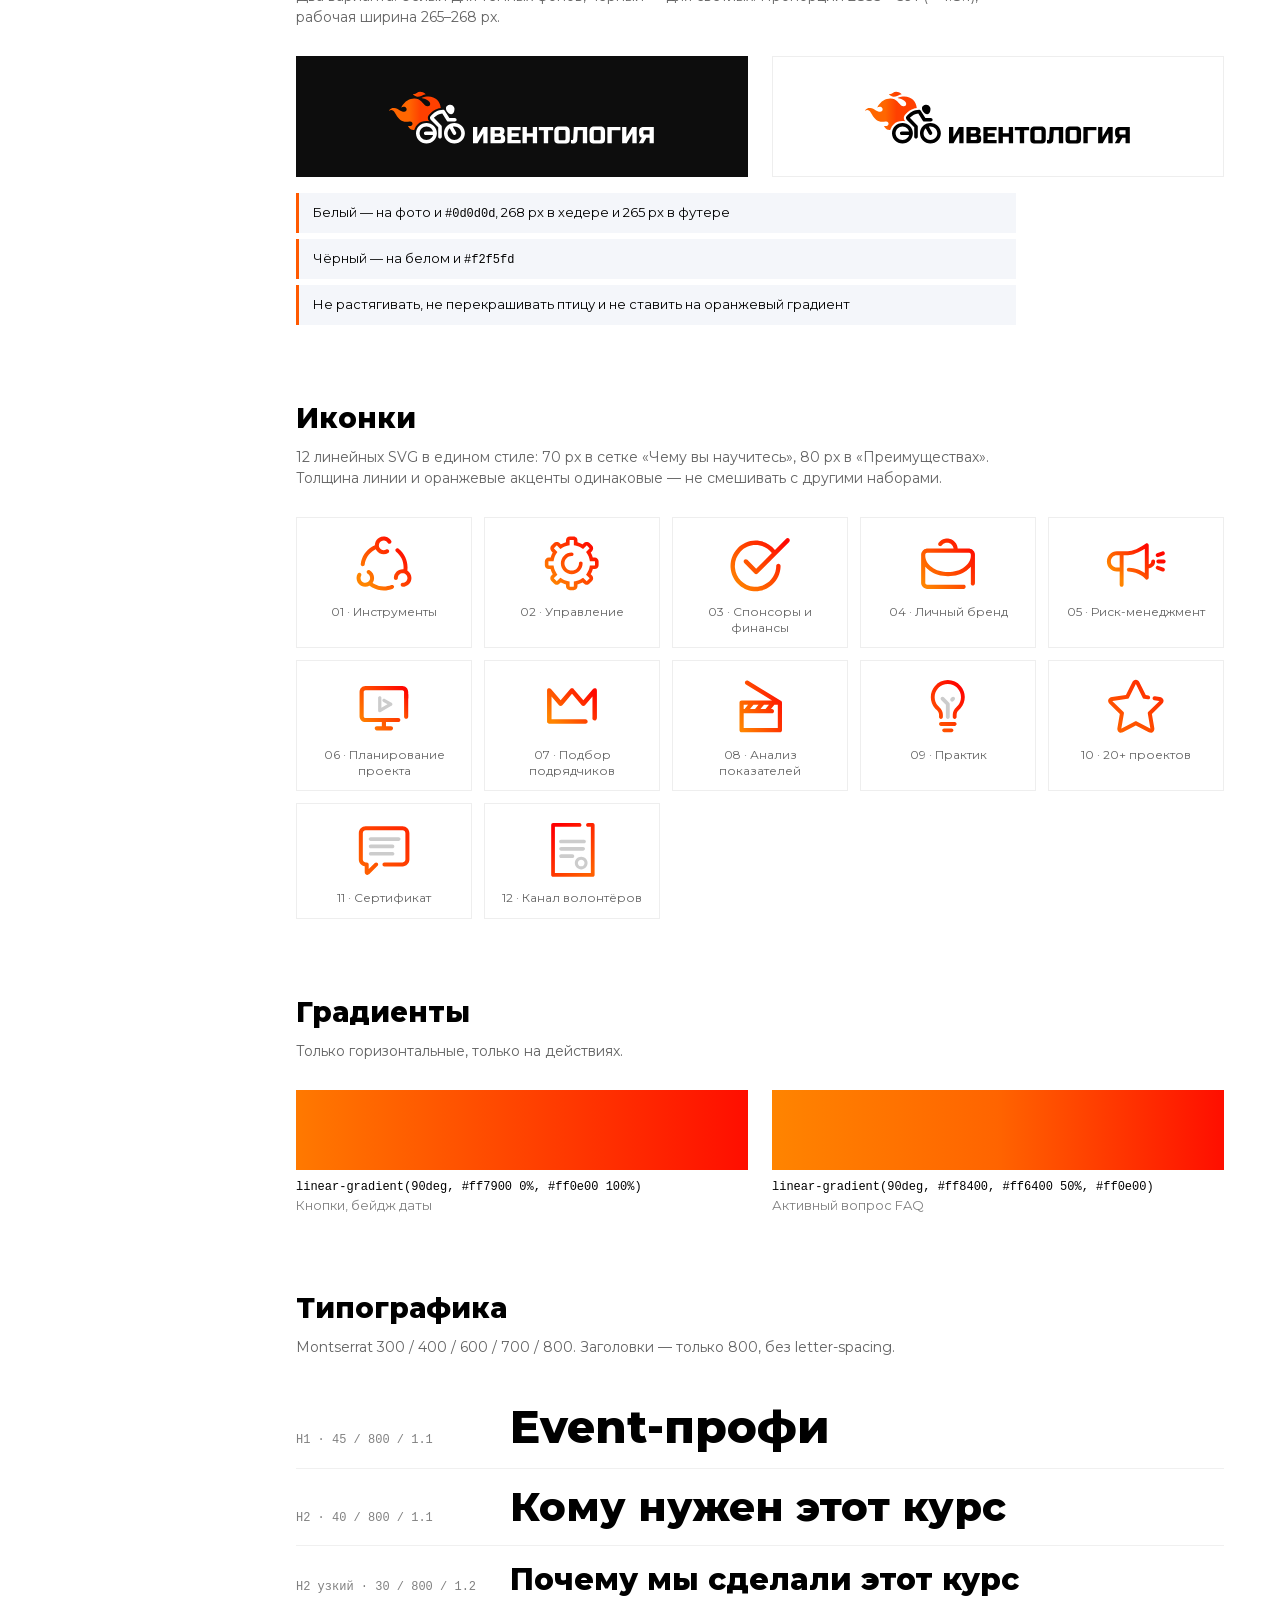
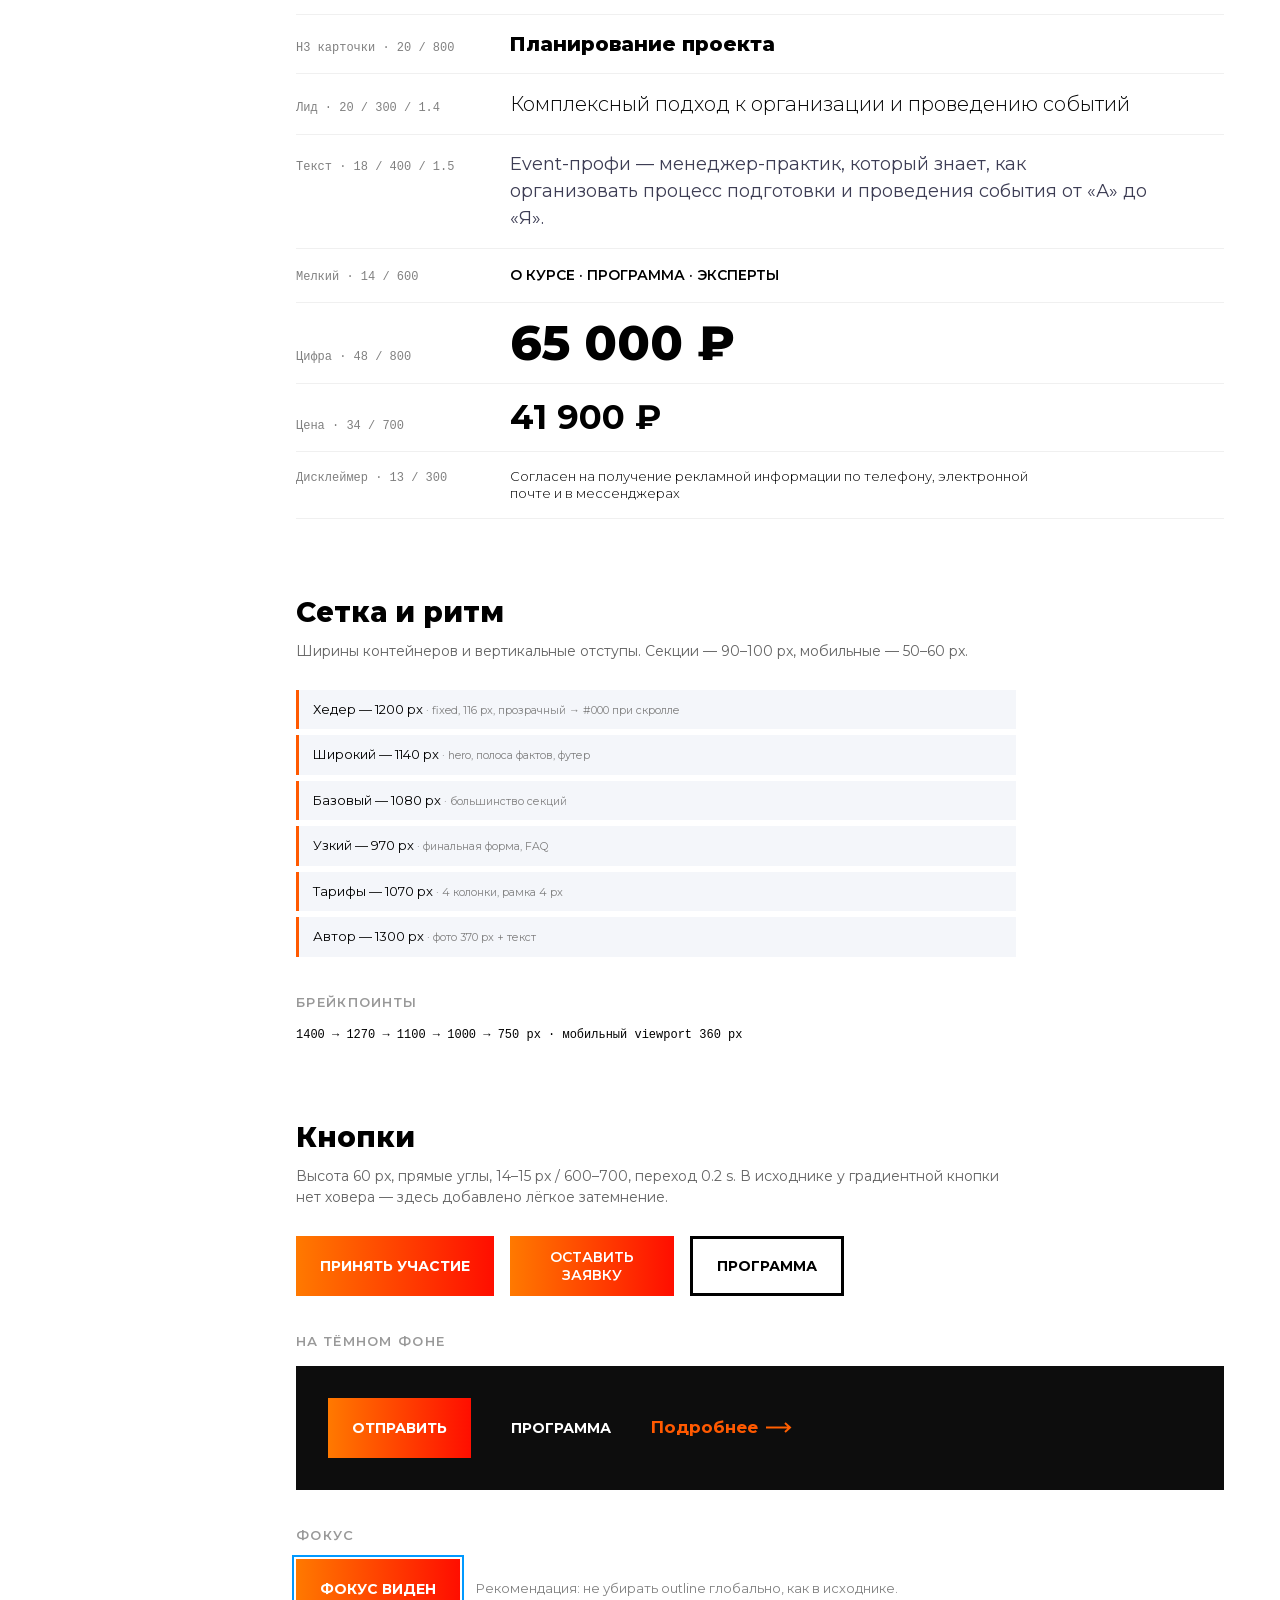
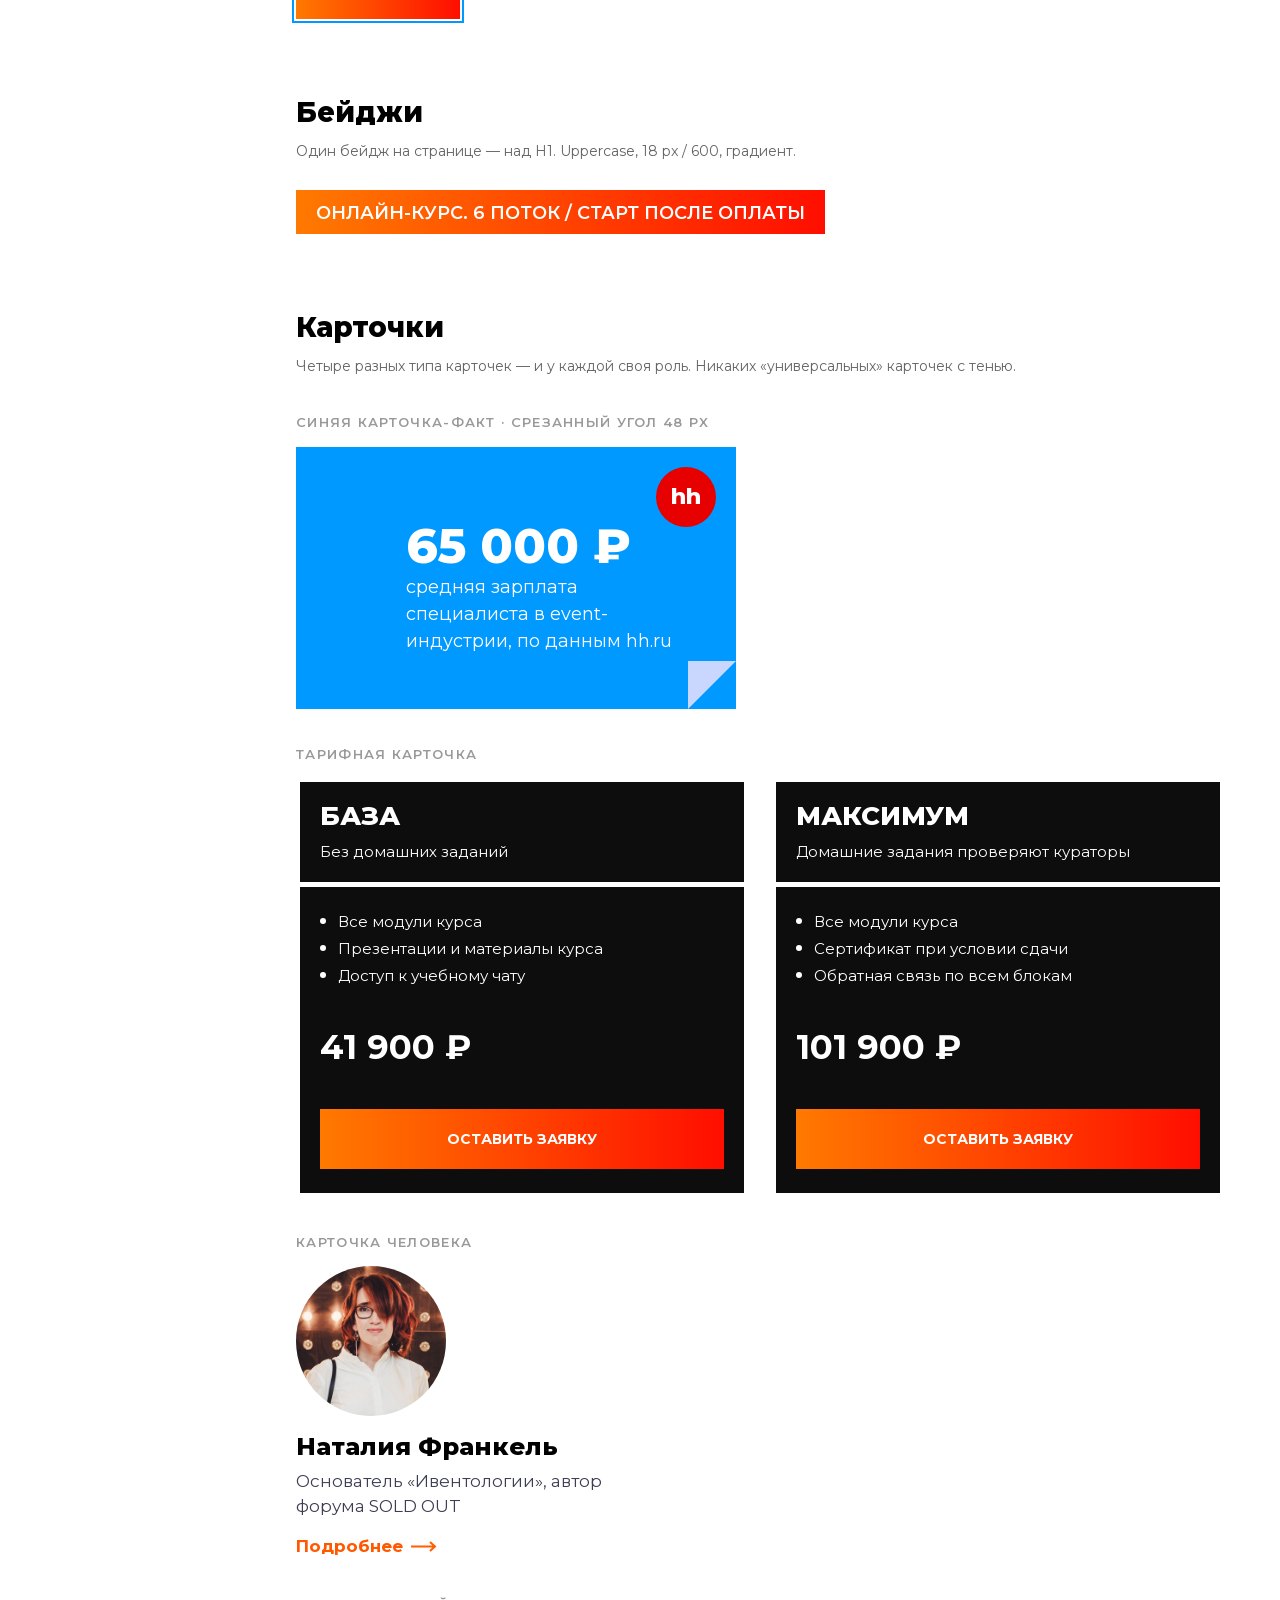
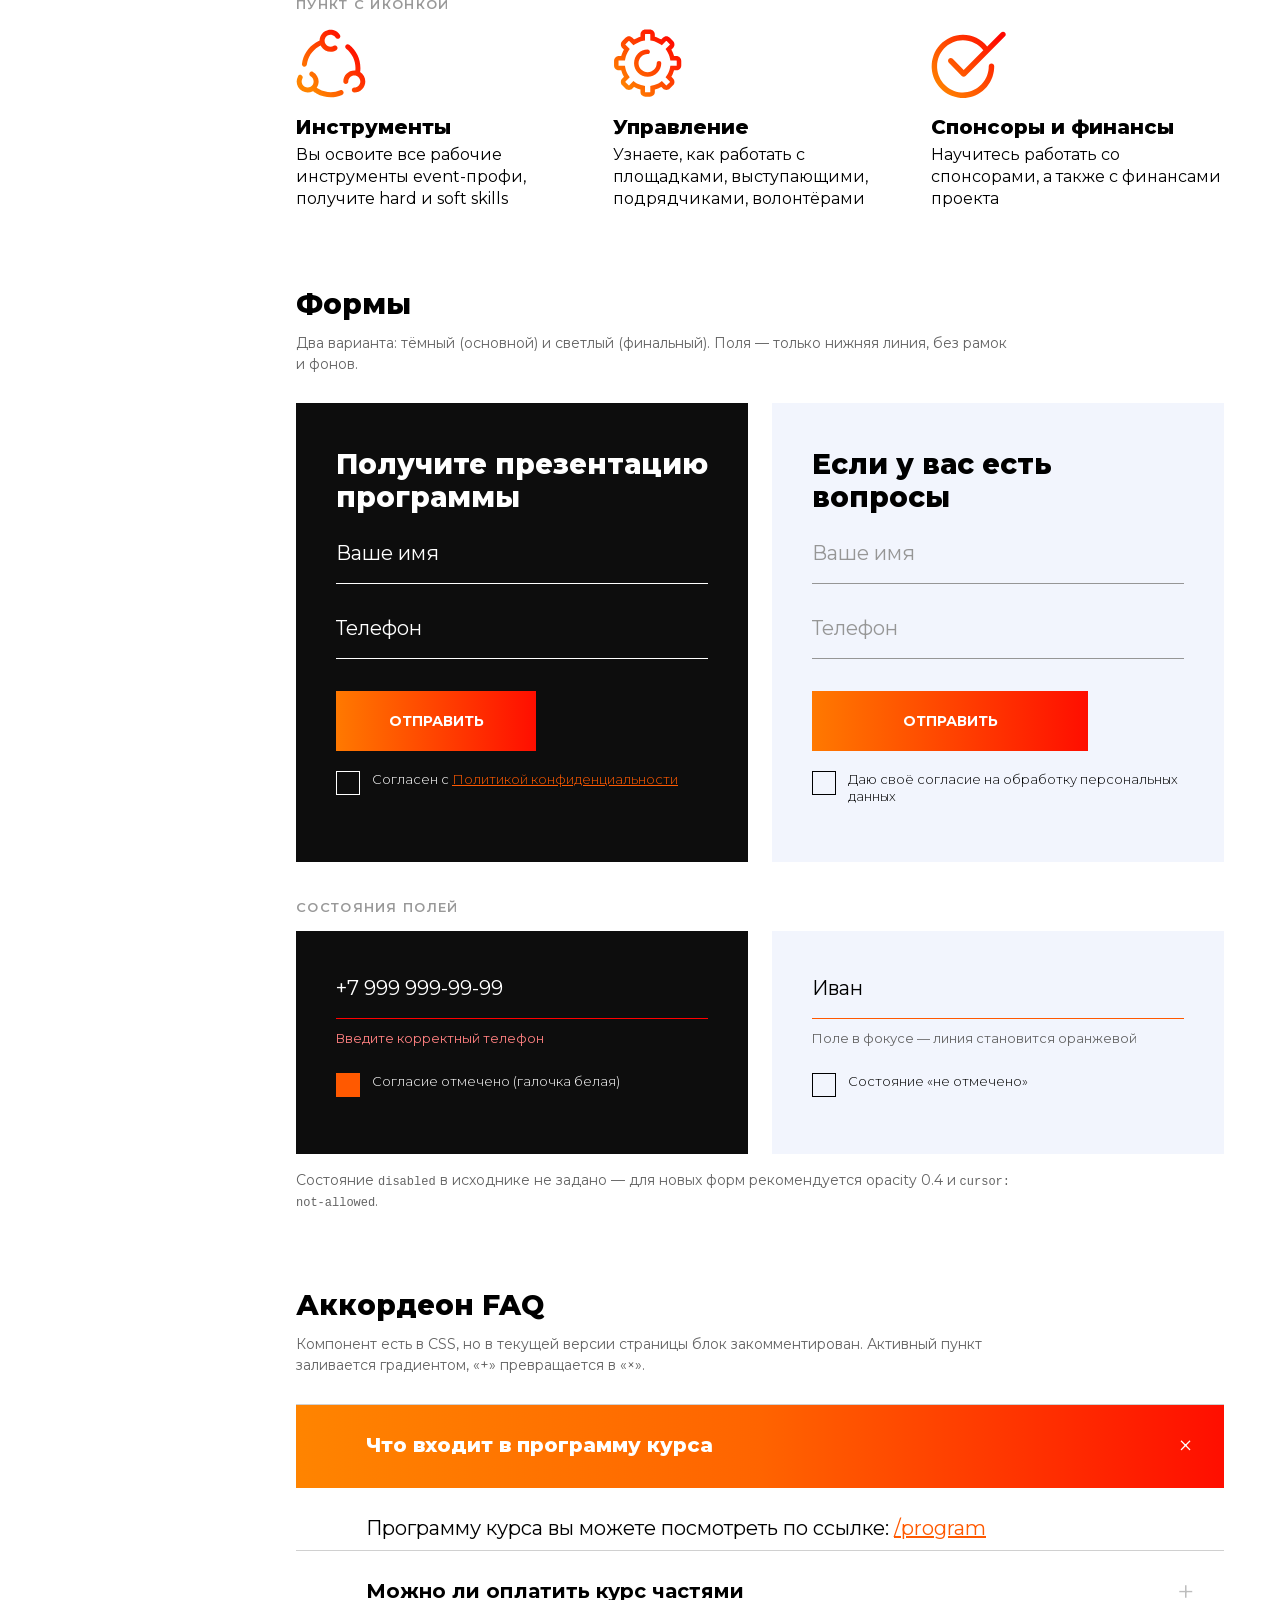
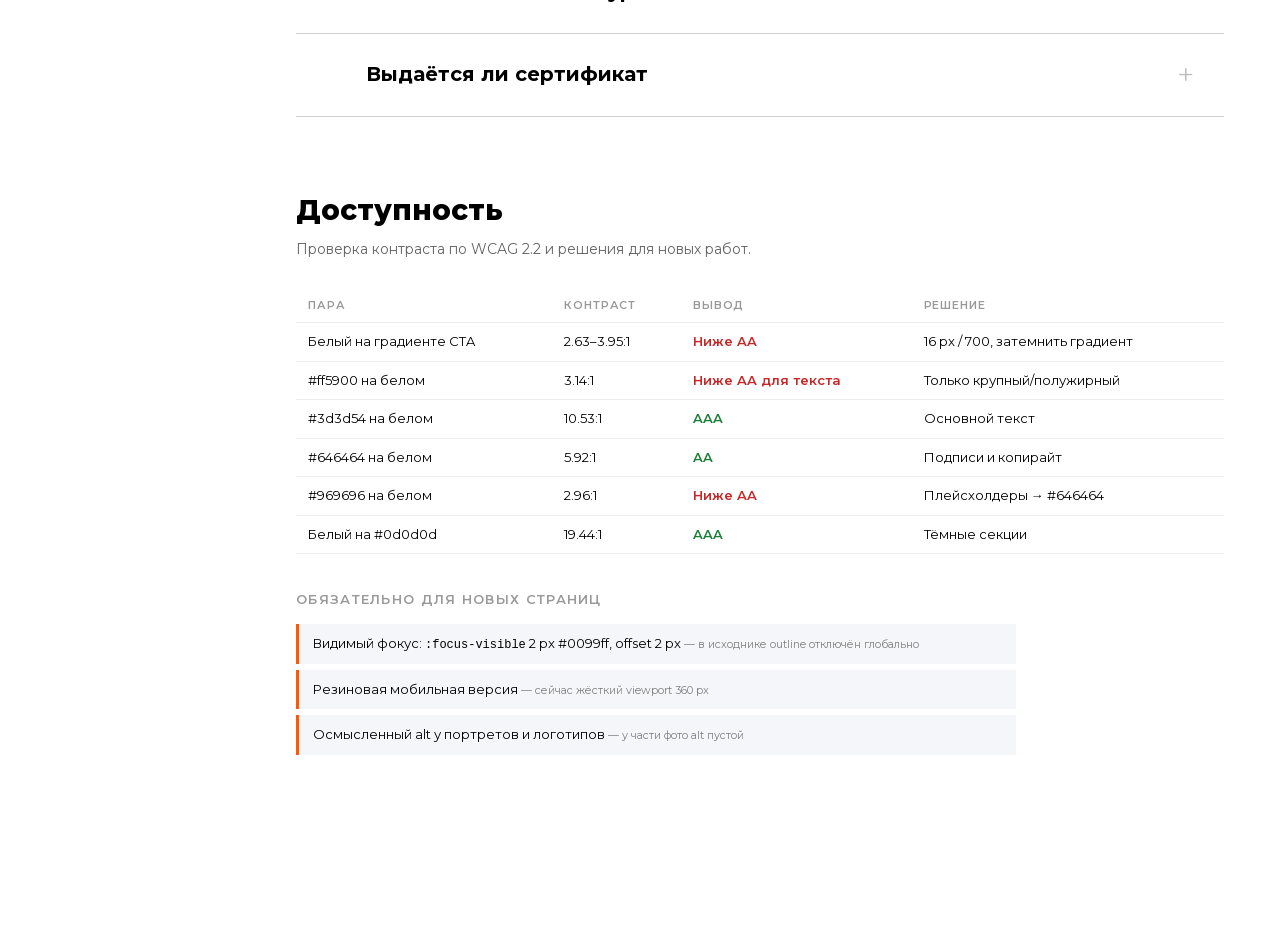
==== commit 7eb538b4: "Add smmconfa.ru and marketingawards.ru systems, unify catalog navigation" ====
--- a/docs/event-manager1/index.html
+++ b/docs/event-manager1/index.html
@@ -4,8 +4,35 @@
 <meta charset="utf-8">
 <meta name="viewport" content="width=device-width, initial-scale=1">
 <title>Event-профи — дизайн-система</title>
+<link rel="canonical" href="https://aaateh.github.io/eventologia-design-systems/event-manager1/">
+<meta name="description" content="Дизайн-система страницы курса Event-профи: Montserrat, тёмный первый экран, оранжевый CTA, карточки программы, тарифы, формы и токены --em-*.">
+<meta name="robots" content="index, follow">
+<meta name="theme-color" content="#FF5F01">
+<link rel="icon" href="../assets/favicon.ico" sizes="16x16 32x32 48x48">
+<link rel="icon" type="image/svg+xml" href="../assets/favicon.svg">
+<link rel="icon" type="image/png" sizes="192x192" href="../assets/favicon-192.png">
+<link rel="icon" type="image/png" sizes="96x96" href="../assets/favicon-96.png">
+<link rel="icon" type="image/png" sizes="48x48" href="../assets/favicon-48.png">
+<link rel="apple-touch-icon" sizes="180x180" href="../assets/apple-touch-icon.png">
+<link rel="manifest" href="../site.webmanifest">
+<meta property="og:type" content="article">
+<meta property="og:site_name" content="Дизайн-системы Ивентологии">
+<meta property="og:title" content="Event-профи — дизайн-система">
+<meta property="og:description" content="Страница курса Event-профи: Montserrat, тёмный hero, оранжевый CTA, тарифы, формы, классы .em-* и токены --em-*.">
+<meta property="og:url" content="https://aaateh.github.io/eventologia-design-systems/event-manager1/">
+<meta property="og:image" content="https://aaateh.github.io/eventologia-design-systems/assets/og-cover.png">
+<meta property="og:image:type" content="image/png">
+<meta property="og:image:width" content="1200">
+<meta property="og:image:height" content="630">
+<meta property="og:image:alt" content="Дизайн-системы Ивентологии — обложка со свотчами и превью">
+<meta property="og:locale" content="ru_RU">
+<meta name="twitter:card" content="summary_large_image">
+<meta name="twitter:title" content="Event-профи — дизайн-система">
+<meta name="twitter:description" content="Montserrat, тёмный hero, CTA, тарифы и токены --em-*.">
+<meta name="twitter:image" content="https://aaateh.github.io/eventologia-design-systems/assets/og-cover.png">
 <link rel="stylesheet" href="tokens/tokens.css">
 <link rel="stylesheet" href="assets/fonts/montserrat.css">
+<link rel="stylesheet" href="../assets/dsbar.css">
 <style>
   * { box-sizing: border-box; }
   body {
@@ -157,6 +184,13 @@
 </style>
 </head>
 <body>
+<nav class="dsbar" aria-label="Каталог дизайн-систем">
+  <div class="dsbar__in">
+    <a class="dsbar__back" href="../"><span aria-hidden="true">←</span> Все дизайн-системы</a>
+    <span class="dsbar__meta">aaateh.github.io/eventologia-design-systems</span>
+  </div>
+</nav>
+
 <div class="layout">
   <nav class="toc">
     <img class="toc__brand" src="source/assets/logo-black.svg" alt="Ивентология">
--- a/docs/assets/dsbar.css
+++ b/docs/assets/dsbar.css
@@ -0,0 +1,87 @@
+/* ============================================================
+   dsbar.css — верхняя навигационная полоса каталога дизайн-систем.
+   Одна и та же разметка и геометрия на всех страницах каталога:
+   ссылка «Все дизайн-системы» слева, адрес каталога справа.
+   Цвета задаются переменными, тёмные страницы переопределяют их.
+   ============================================================ */
+
+@font-face {
+  font-family: "DSBarDemi";
+  src: url("../eventologia-ru/assets/fonts/FuturaDemiC.woff") format("woff");
+  font-weight: 700;
+  font-style: normal;
+  font-display: swap;
+}
+
+.dsbar {
+  --dsbar-bg: #ffffff;
+  --dsbar-line: #d9d9d9;
+  --dsbar-ink: #1a1a1a;
+  --dsbar-muted: #6b6b6b;
+  --dsbar-accent: #c03400;
+
+  position: relative;
+  z-index: 80;
+  background: var(--dsbar-bg);
+  border-bottom: 1px solid var(--dsbar-line);
+  color: var(--dsbar-ink);
+  font-family: "DSBarDemi", "Futura", -apple-system, BlinkMacSystemFont, "Segoe UI", Roboto, sans-serif;
+  font-size: 11.5px;
+  letter-spacing: 0.1em;
+  text-transform: uppercase;
+  -webkit-font-smoothing: antialiased;
+}
+
+.dsbar__in {
+  display: flex;
+  align-items: center;
+  gap: 14px;
+  max-width: 1180px;
+  min-height: 44px;
+  margin: 0 auto;
+  padding: 0 20px;
+}
+
+.dsbar__back {
+  display: inline-flex;
+  align-items: center;
+  gap: 7px;
+  color: var(--dsbar-accent);
+  text-decoration: none;
+}
+
+.dsbar__back:hover {
+  text-decoration: underline;
+  text-underline-offset: 3px;
+}
+
+.dsbar__back span[aria-hidden="true"] {
+  font-size: 14px;
+  line-height: 1;
+}
+
+.dsbar__meta {
+  margin-left: auto;
+  font-family: ui-monospace, SFMono-Regular, Menlo, monospace;
+  font-size: 10.5px;
+  letter-spacing: 0.02em;
+  text-transform: none;
+  color: var(--dsbar-muted);
+  white-space: nowrap;
+}
+
+.dsbar a:focus-visible,
+.dsbar__back:focus-visible {
+  outline: 2px solid var(--dsbar-accent);
+  outline-offset: 3px;
+}
+
+@media (max-width: 600px) {
+  .dsbar__in {
+    min-height: 40px;
+    padding: 0 14px;
+  }
+  .dsbar__meta {
+    display: none;
+  }
+}
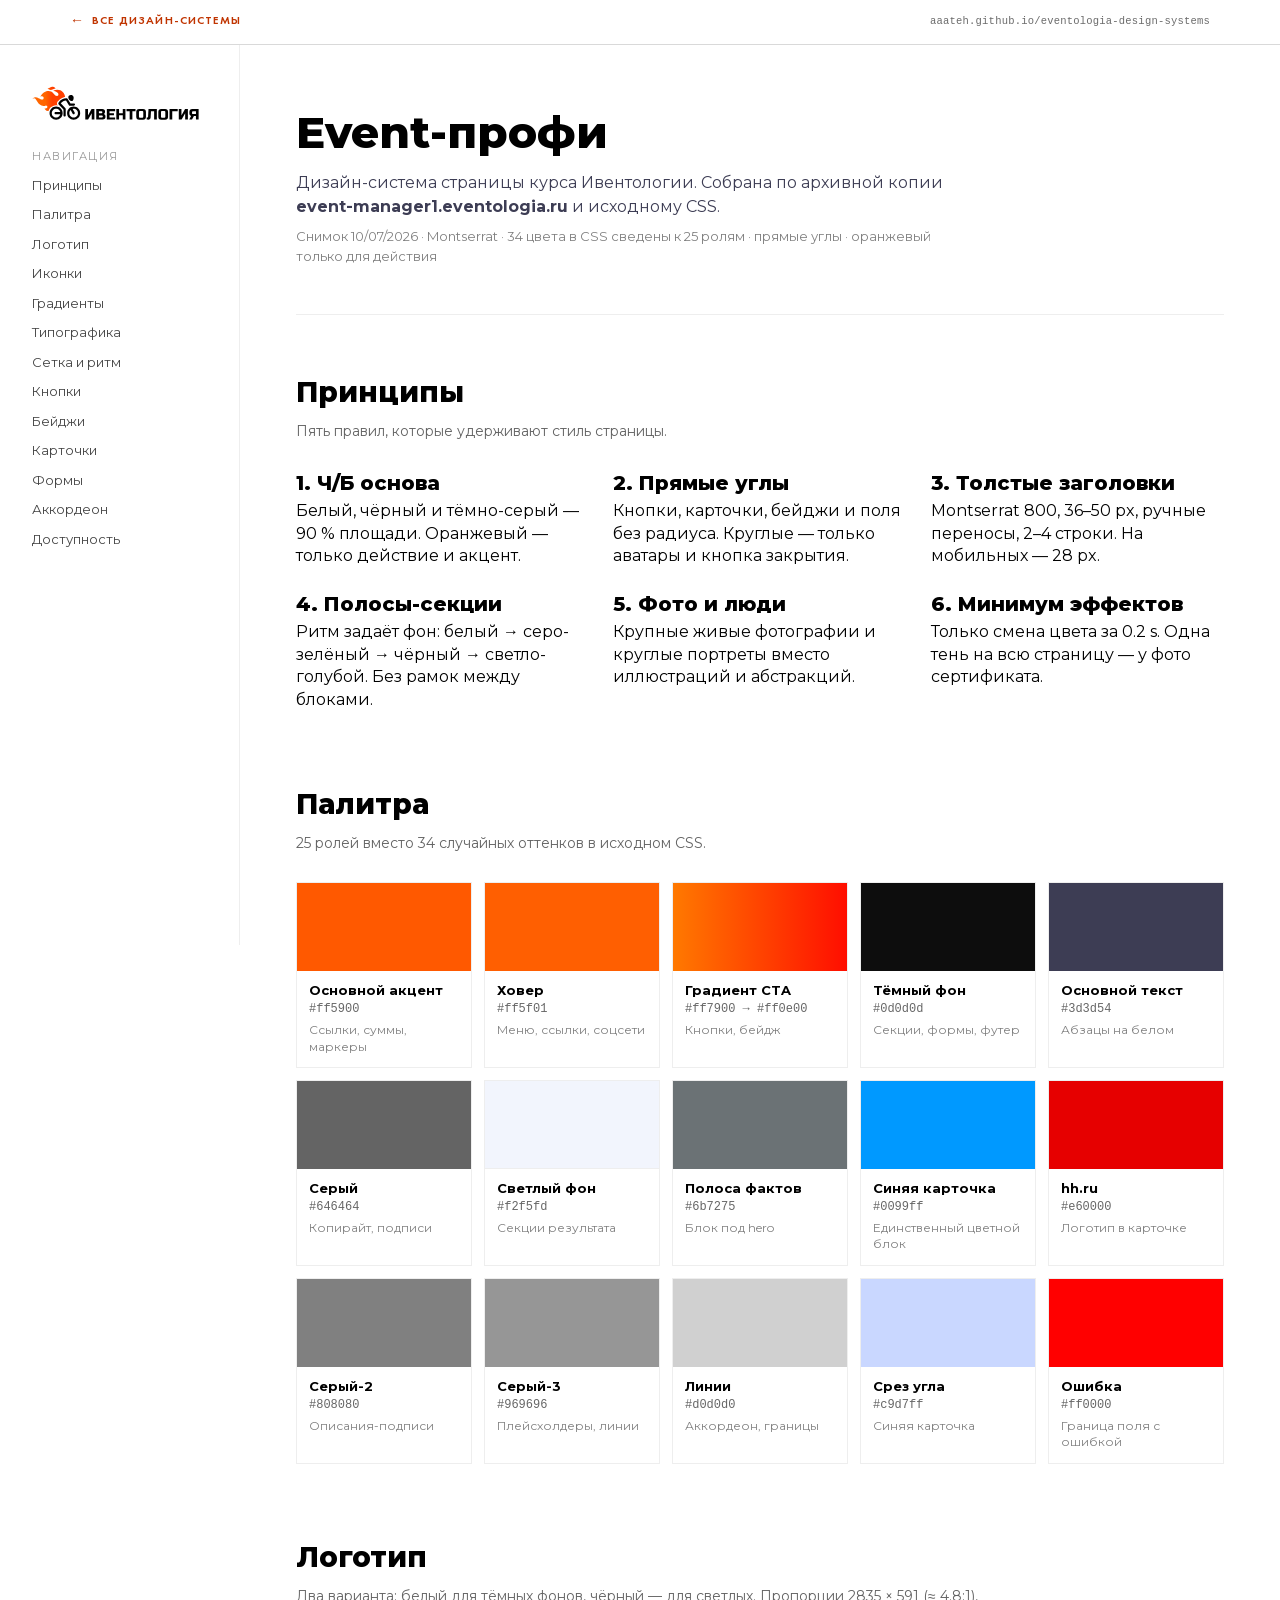
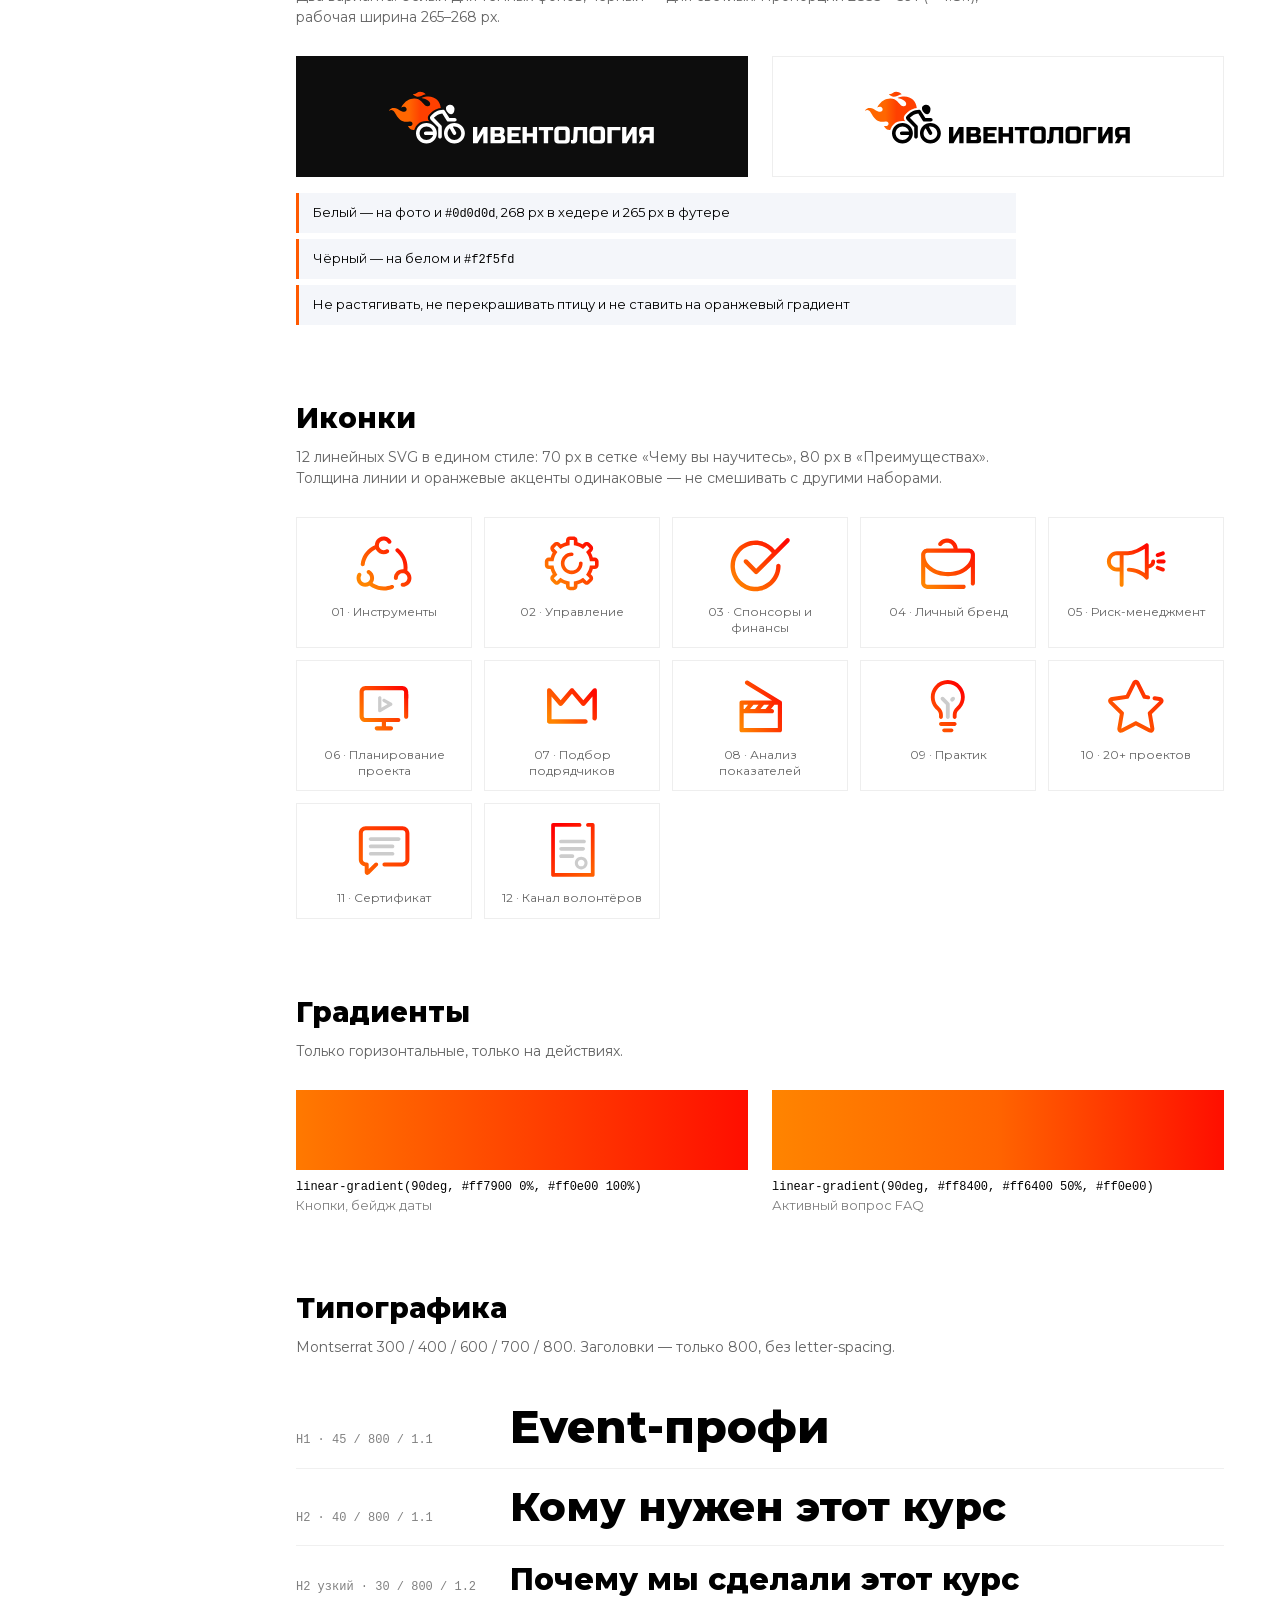
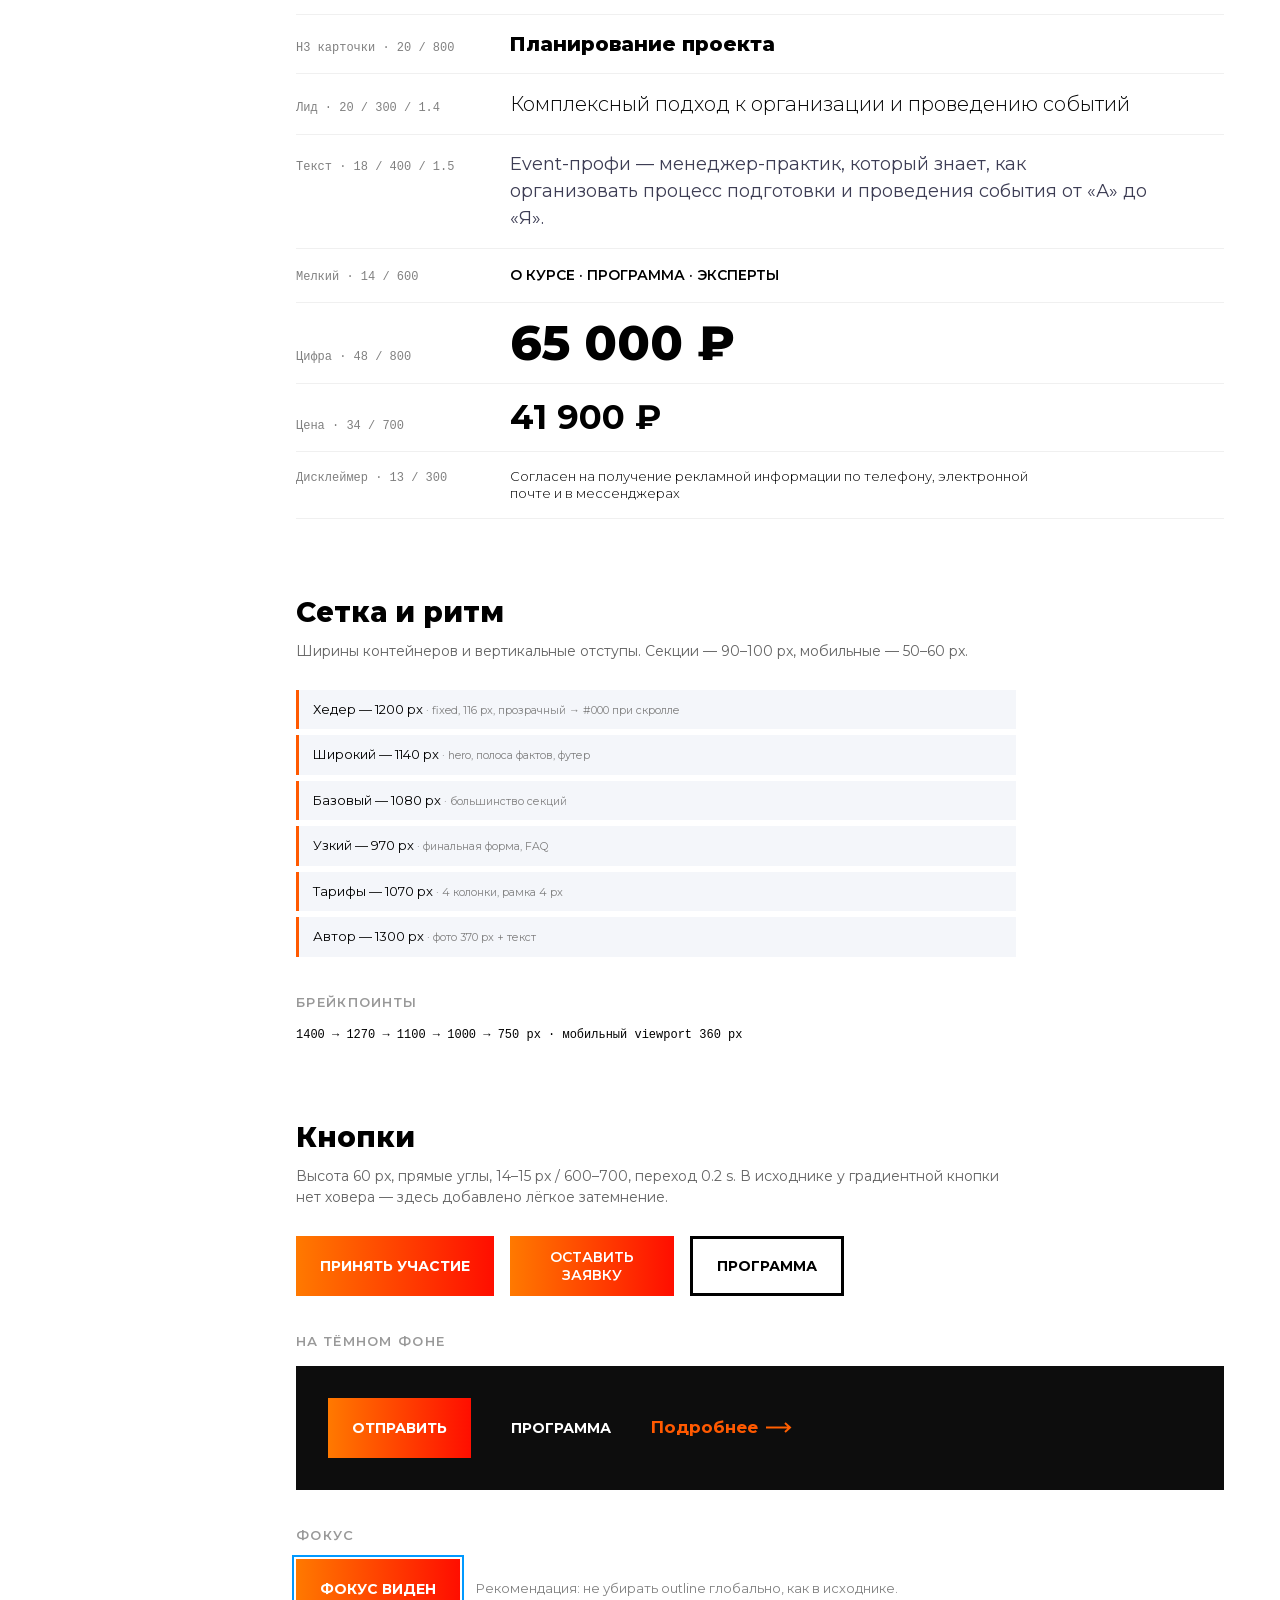
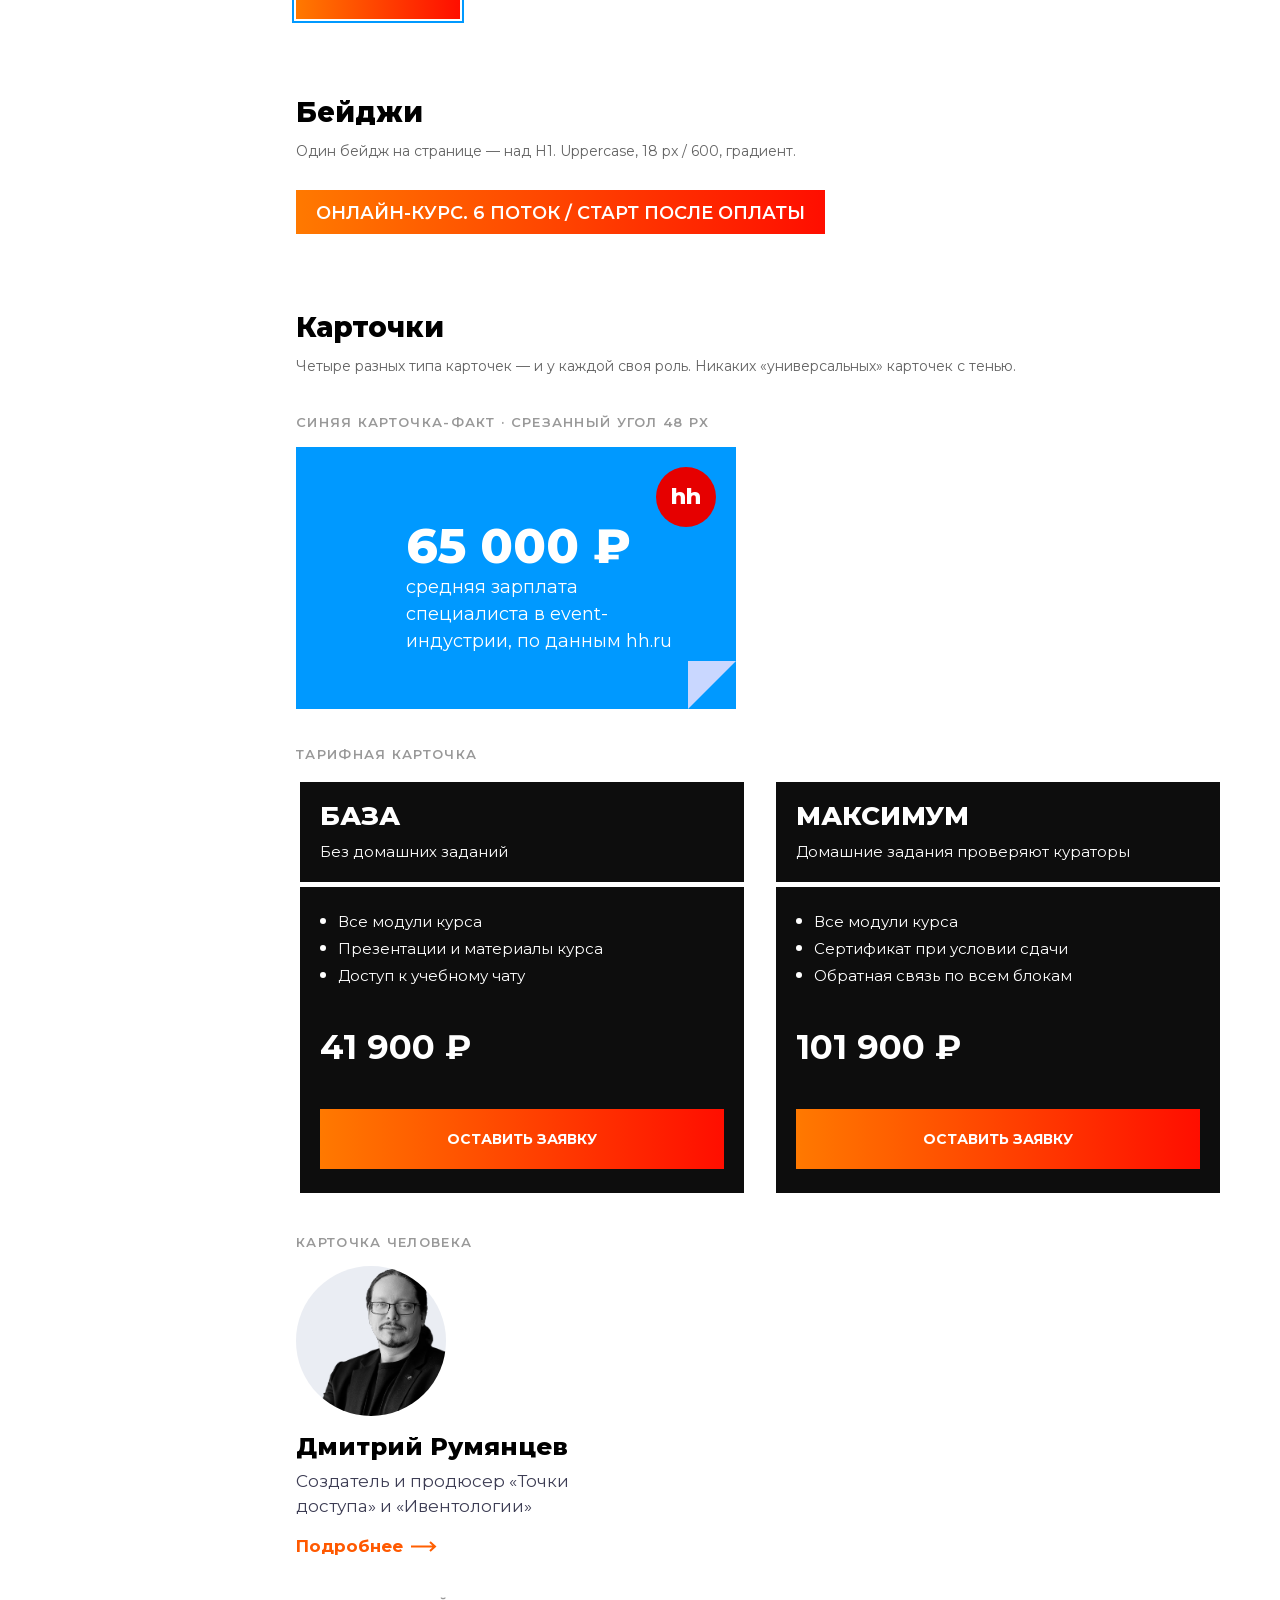
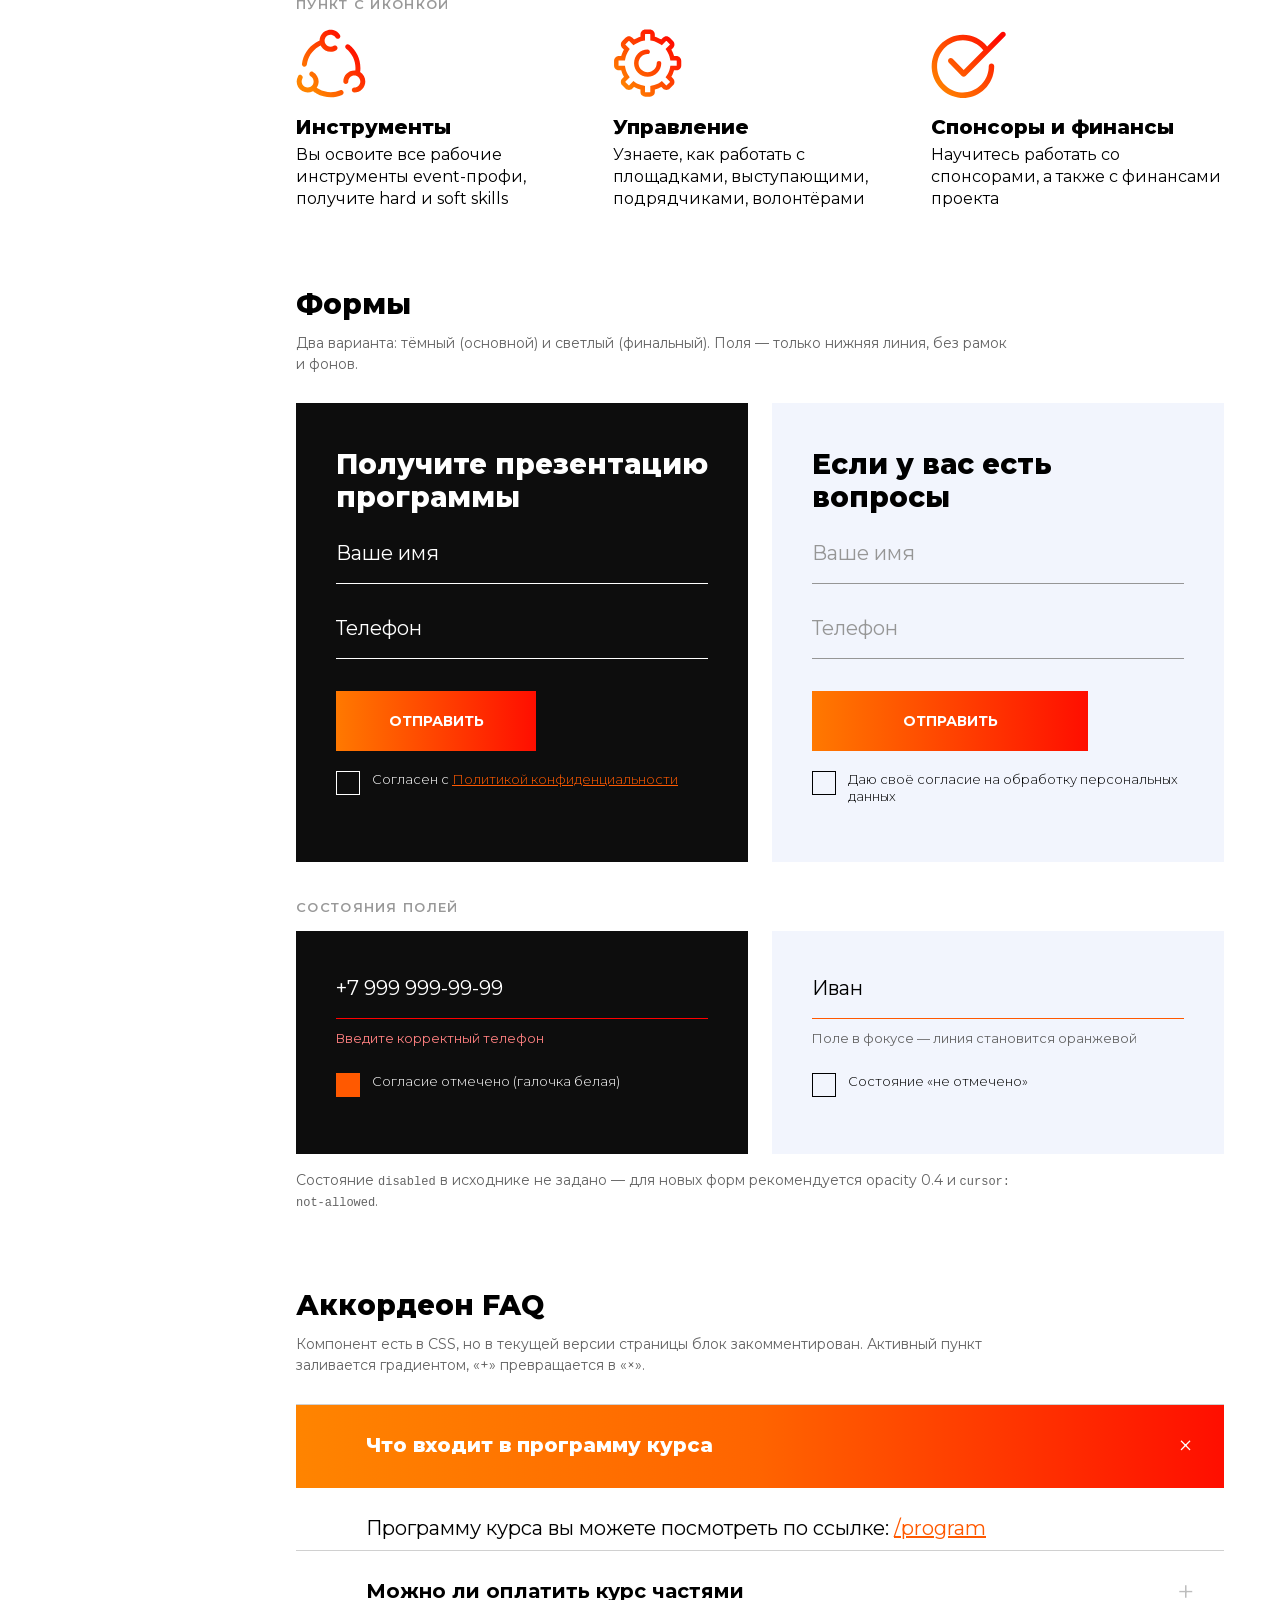
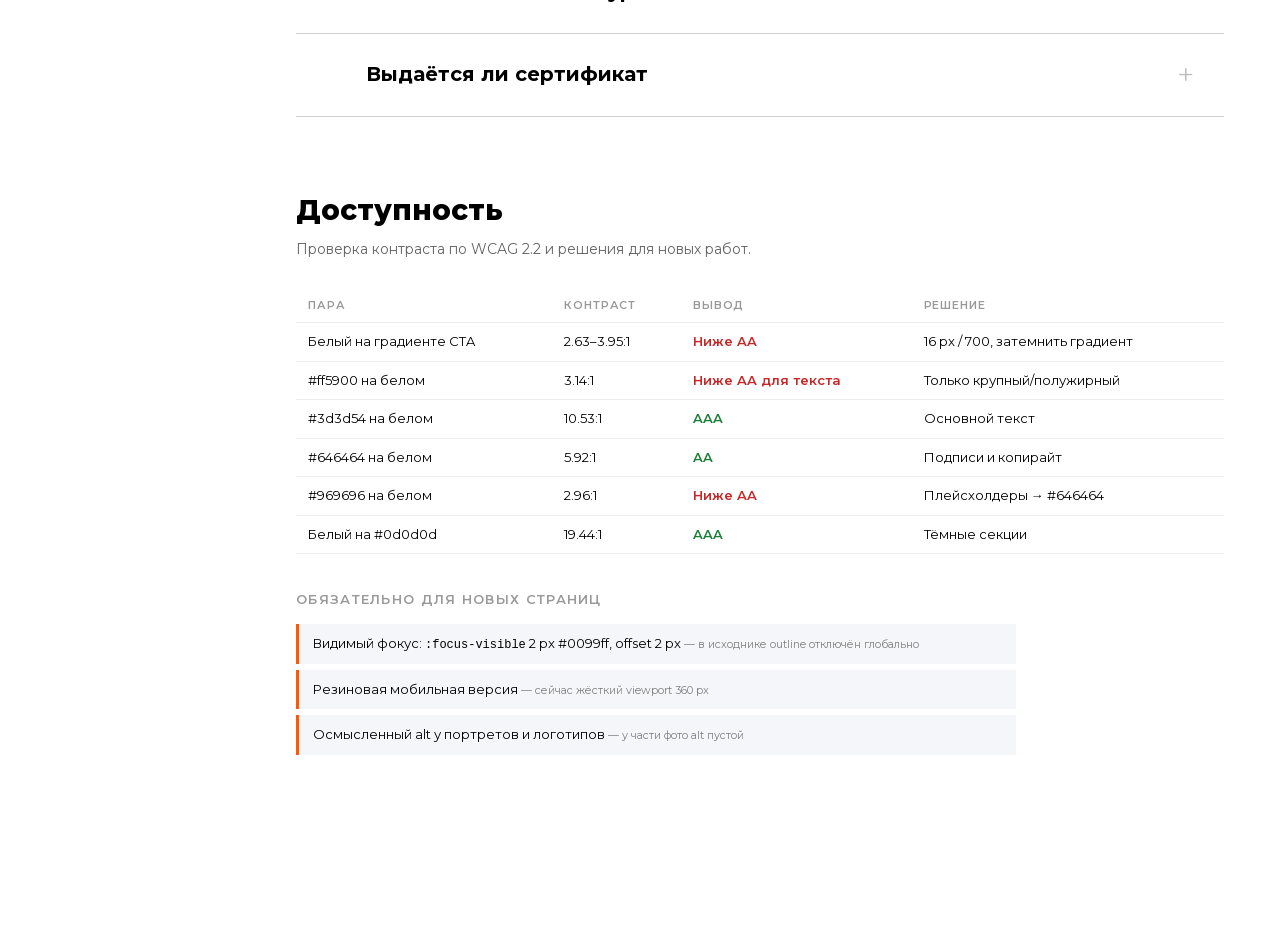
==== commit 7e0ded69: "Use Dmitry Rumyantsev as the person example in design systems" ====
--- a/docs/event-manager1/index.html
+++ b/docs/event-manager1/index.html
@@ -119,7 +119,7 @@
   .feature__text { font-size: 16px; line-height: 1.4; margin: 0; }
 
   .person { max-width: 320px; }
-  .person__photo { width: 150px; height: 150px; border-radius: 50%; background: #eaedf3 url("source/assets/fran.jpg") center/cover; margin-bottom: 18px; }
+  .person__photo { width: 150px; height: 150px; border-radius: 50%; background: #eaedf3 url("source/assets/rum.png") center top/cover; margin-bottom: 18px; }
   .person__name { font-size: 24px; font-weight: 800; line-height: 1.1; margin: 0 0 8px; }
   .person__role { font-size: 17px; line-height: 1.5; color: var(--em-body); margin: 0 0 14px; }
   .arrow-link { font-size: 17px; font-weight: 700; color: var(--em-orange); text-decoration: none; }
@@ -386,8 +386,8 @@
       <h3 class="sub">Карточка человека</h3>
       <div class="person">
         <div class="person__photo"></div>
-        <h4 class="person__name">Наталия Франкель</h4>
-        <p class="person__role">Основатель «Ивентологии», автор форума SOLD OUT</p>
+        <h4 class="person__name">Дмитрий Румянцев</h4>
+        <p class="person__role">Создатель и продюсер «Точки доступа» и «Ивентологии»</p>
         <a href="#" class="arrow-link">Подробнее</a>
       </div>
 
